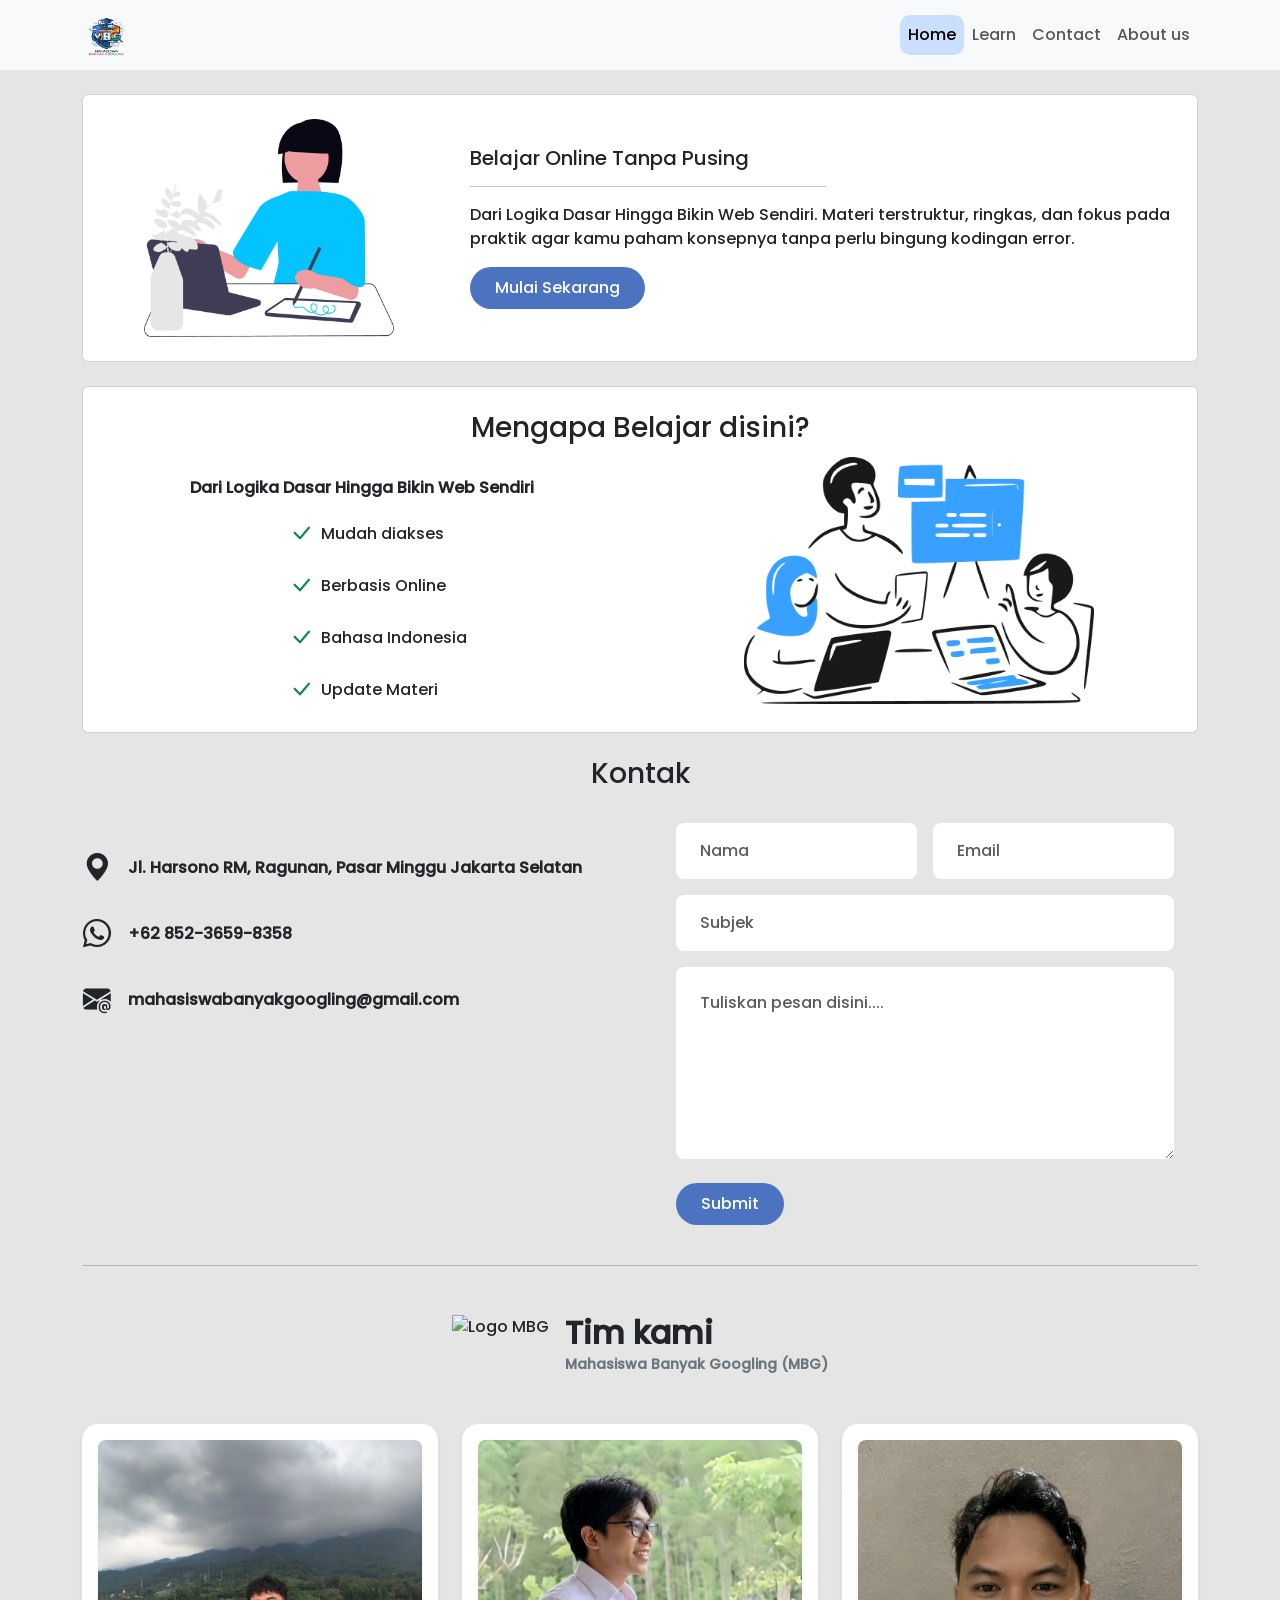
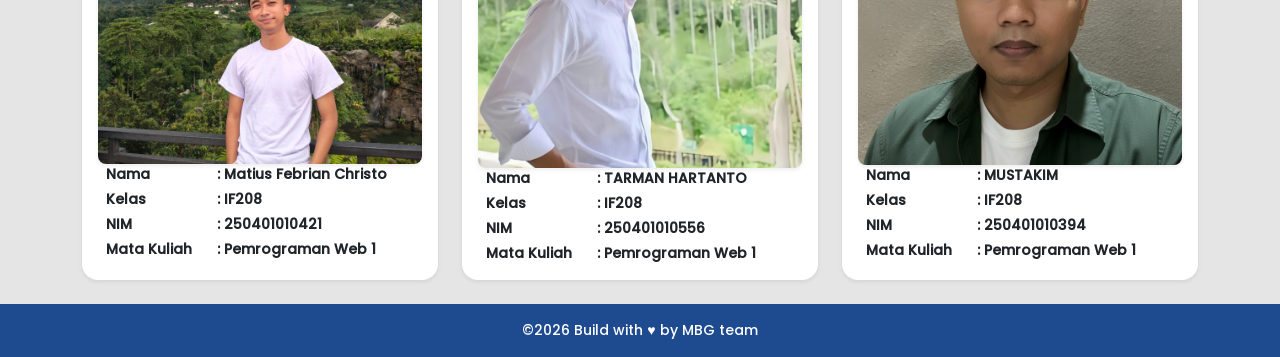
==== index.html @ 593cc951 "First Commit, Already Complete Project Tugas UAS Unsia - Web Programan 1" ====
<!doctype html>
<html lang="en">
  <head>
    <meta charset="utf-8">
    <meta name="viewport" content="width=device-width, initial-scale=1">
    <title>MBG - Belajar Online Tanpa Pusing!</title>
    <link href="https://cdn.jsdelivr.net/npm/bootstrap@5.3.8/dist/css/bootstrap.min.css" rel="stylesheet" integrity="sha384-sRIl4kxILFvY47J16cr9ZwB07vP4J8+LH7qKQnuqkuIAvNWLzeN8tE5YBujZqJLB" crossorigin="anonymous">
    <link rel="stylesheet" href="https://cdn.jsdelivr.net/npm/bootstrap-icons@1.11.3/font/bootstrap-icons.min.css">
    <link rel="stylesheet" href="assets/css/custom.css">

  </head>
  <body>
    <!-- navbar -->
    <nav class="navbar navbar-expand-lg bg-body-tertiary" style="background-color: white;">
        <div class="container">
             <a class="navbar-brand" href="#">
                <img src="assets/gambar/Logo_MBG.png" alt="Bootstrap" width="50" height="44">
            </a>
            <button class="navbar-toggler" type="button" data-bs-toggle="collapse" data-bs-target="#navbarSupportedContent" aria-controls="navbarSupportedContent" aria-expanded="false" aria-label="Toggle navigation">
            <span class="navbar-toggler-icon"></span>
            </button>
            <div class="collapse navbar-collapse" id="navbarSupportedContent">
            <ul class="navbar-nav ms-auto mb-2 mb-lg-0">
                <li class="nav-item">
                    <a class="nav-link active" aria-current="page" href="index.html">Home</a>
                </li>
                <li class="nav-item">
                     <a class="nav-link" aria-current="page" href="learn.html">Learn</a>
                </li>
                <li class="nav-item">
                     <a class="nav-link" aria-current="page" href="#">Contact</a>
                </li>
                 <li class="nav-item">
                     <a class="nav-link" aria-current="page" href="#">About us</a>
                </li>
                        
                
            </ul>
           
            </div>
        </div>
    </nav>
    <!-- Konten -->
    <div class="container mt-4">
        
       <!-- card belajar online -->
        <div class="card">
            <div class="row g-0 align-items-center py-4">
                
                <!-- Gambar sebelah kiri -->
                <div class="col-md-4 text-center">
                    <img src="assets/gambar/icon-learning.png" class="img-fluid object-fit-cover" style="width:250px" alt="Gambar">
                </div>

                <!-- Teks dan tombol sebelah kanan -->
                <div class="col-md-8">
                    <div class="card-body">
                        <h5 class="card-title">Belajar Online Tanpa Pusing</h5>
                        <hr class="my-3 opacity-25" style="width: 50%;">
                        <p class="card-text">
                            Dari Logika Dasar Hingga Bikin Web Sendiri. Materi terstruktur, ringkas, dan fokus pada praktik  agar kamu paham konsepnya tanpa perlu bingung kodingan error.
                        </p>

                        <a href="learn.html" class="btn btn-warna text-white rounded-pill px-4 py-2">
                            Mulai Sekarang
                        </a>
                    </div>
                </div>

            </div>
        </div>

        <!-- card belajar online -->
        <div class="card mt-4">
            <div class="row g-0 align-items-center py-4">
                <div class="col-md-12 text-center">
                    <h3>Mengapa Belajar disini?</h3>
                </div>
                
                <!-- text -->
                <div class="col-md-6 mt-4 text-center">
                   <div class="align-items-center">
                        <p class="fw-semibold mb-3">
                            Dari Logika Dasar Hingga Bikin Web Sendiri
                        </p>

                        <ul class="text-center d-inline-block text-start mb-0">
                            <li class="d-flex align-items-center mb-3">
                                <i class="bi bi-check-lg text-success fs-4 me-2"></i>
                                <span>Mudah diakses</span>
                            </li>

                            <li class="d-flex align-items-center mb-3">
                                <i class="bi bi-check-lg text-success fs-4 me-2"></i>
                                <span>Berbasis Online</span>
                            </li>

                            <li class="d-flex align-items-center mb-3">
                                <i class="bi bi-check-lg text-success fs-4 me-2"></i>
                                <span>Bahasa Indonesia</span>
                            </li>

                            <li class="d-flex align-items-center">
                                <i class="bi bi-check-lg text-success fs-4 me-2"></i>
                                <span>Update Materi</span>
                            </li>
                        </ul>
                    </div>
                </div>

                <!-- gambar icon -->
                <div class="col-md-6 text-center">
                    <img src="assets/gambar/team_work.png" class="img-fluid object-fit-cover" style="width:350px" alt="Gambar">
                </div>

            </div>
        </div>

        <!--kontak-->

        <div class="kontak mt-4">
            <div class="kontak-title">
                <h3>Kontak</h3>
                <div class="row">
                    <div class="col-md-6">                       
                        <div class="d-flex flex-column gap-4 fw-bold">
                            <!-- Alamat -->
                            <div class="d-flex align-items-center mt-5">
                                <i class="bi bi-geo-alt-fill fs-3 text-dark me-3" style="width: 30px;"></i>
                                <span>Jl. Harsono RM, Ragunan, Pasar Minggu Jakarta Selatan</span>
                            </div>

                            <!-- Telepon / WhatsApp -->
                            <div class="d-flex align-items-center">
                                <i class="bi bi-whatsapp fs-3 text-dark me-3" style="width: 30px;"></i>
                                <span>+62 852-3659-8358</span>
                            </div>

                            <!-- Email -->
                            <div class="d-flex align-items-center">
                                <i class="bi bi-envelope-at-fill fs-3 text-dark me-3" style="width: 30px;"></i>
                                <span>mahasiswabanyakgoogling@gmail.com</span>
                            </div>
                        </div>
                     
                    </div>
                    <div class="col-md-6">
                        <div class="p-4 rounded-4">
                            <form>
                                <!-- Baris Nama dan Email -->
                                <div class="row g-3 mb-3">
                                    <div class="col-md-6">
                                        <input type="text" class="form-control border-0 py-3 px-4 rounded-3 text-secondary" placeholder="Nama">
                                    </div>
                                    <div class="col-md-6">
                                        <input type="email" class="form-control border-0 py-3 px-4 rounded-3 text-secondary" placeholder="Email">
                                    </div>
                                </div>

                                <!-- Baris Subjek -->
                                <div class="mb-3">
                                    <input type="text" class="form-control border-0 py-3 px-4 rounded-3 text-secondary" placeholder="Subjek">
                                </div>

                                <!-- Baris Pesan -->
                                <div class="mb-4">
                                    <textarea class="form-control border-0 p-4 rounded-3 text-secondary" rows="6" placeholder="Tuliskan pesan disini...."></textarea>
                                </div>

                                <!-- Tombol Submit -->
                                <div>
                                    <button type="submit" class="btn btn-warna d-flex justify-content-start text-white rounded-pill px-4 py-2">Submit</button>
                                </div>
                            </form>
                        </div>
                    </div>
                </div>
            </div>
            

        </div>
        <!-- Tim Kami -->
        <hr>
        <div class="d-flex align-items-center justify-content-center mb-5 mt-5">
            <img src="assets/gambar/logo_mbg.png" alt="Logo MBG" class="me-3" style="height: 60px;">
            <div>
                <h2 class="fw-bold mb-0 text-dark">Tim kami</h2>
                <small class="text-secondary fw-semibold">Mahasiswa Banyak Googling (MBG)</small>
            </div>
        </div>

        <!-- Row Kartu Anggota Tim -->
        <div class="row g-4 justify-content-center">
            
            <!-- Card 1 -->
            <div class="col-lg-4 col-md-6">
                <div class="card border-0 shadow-sm rounded-4 p-3 bg-white h-100">
                    <!-- Placeholder Foto -->
                     <img src="assets/foto/febri.jpeg" class="img-fluid rounded-3 shadow-sm" alt="Foto tim Febri">
                    <!-- Detail Informasi -->
                    <div class="px-2 small fw-bold text-dark">
                        <div class="row mb-1">
                            <div class="col-4 text-nowrap">Nama</div>
                            <div class="col-8">: Matius Febrian Christo</div>
                        </div>
                        <div class="row mb-1">
                            <div class="col-4 text-nowrap">Kelas</div>
                            <div class="col-8">: IF208</div>
                        </div>
                        <div class="row mb-1">
                            <div class="col-4 text-nowrap">NIM</div>
                            <div class="col-8">: 250401010421</div>
                        </div>
                        <div class="row">
                            <div class="col-4 text-nowrap">Mata Kuliah</div>
                            <div class="col-8">: Pemrograman Web 1</div>
                        </div>
                    </div>
                </div>
            </div>

            <!-- Card 2 -->
            <div class="col-lg-4 col-md-6">
                <div class="card border-0 shadow-sm rounded-4 p-3 bg-white h-100">
                    <!-- Placeholder Foto -->
                    <img src="assets/foto/tarman.jpeg" class="img-fluid rounded-3 shadow-sm" alt="Foto tim Tarman">
                    <!-- Detail Informasi -->
                    <div class="px-2 small fw-bold text-dark">
                        <div class="row mb-1">
                            <div class="col-4 text-nowrap">Nama</div>
                            <div class="col-8">: TARMAN HARTANTO</div>
                        </div>
                        <div class="row mb-1">
                            <div class="col-4 text-nowrap">Kelas</div>
                            <div class="col-8">: IF208</div>
                        </div>
                        <div class="row mb-1">
                            <div class="col-4 text-nowrap">NIM</div>
                            <div class="col-8">: 250401010556</div>
                        </div>
                        <div class="row">
                            <div class="col-4 text-nowrap">Mata Kuliah</div>
                            <div class="col-8">: Pemrograman Web 1</div>
                        </div>
                    </div>
                </div>
            </div>

            <!-- Card 3 -->
            <div class="col-lg-4 col-md-6">
                <div class="card border-0 shadow-sm rounded-4 p-3 bg-white h-100">
                    <!-- Placeholder Foto -->
                    <img src="assets/foto/Mustakim.png" class="img-fluid rounded-3 shadow-sm" alt="Foto tim Mustakim">
                    <!-- Detail Informasi -->
                    <div class="px-2 small fw-bold text-dark">
                        <div class="row mb-1">
                            <div class="col-4 text-nowrap">Nama</div>
                            <div class="col-8">: MUSTAKIM</div>
                        </div>
                        <div class="row mb-1">
                            <div class="col-4 text-nowrap">Kelas</div>
                            <div class="col-8">: IF208</div>
                        </div>
                        <div class="row mb-1">
                            <div class="col-4 text-nowrap">NIM</div>
                            <div class="col-8">: 250401010394</div>
                        </div>
                        <div class="row">
                            <div class="col-4 text-nowrap">Mata Kuliah</div>
                            <div class="col-8">: Pemrograman Web 1</div>
                        </div>
                    </div>
                </div>
            </div>

        </div>

    
    </div> <!-- end konten -->    
    <!-- bagian footer -->
    <footer class="text-white footer-bg text-center py-3 mt-4">
        <p class="mb-0 small">©2026 Build with ♥ by MBG team</p>
    </footer>


    <script src="https://cdn.jsdelivr.net/npm/bootstrap@5.3.8/dist/js/bootstrap.bundle.min.js" integrity="sha384-FKyoEForCGlyvwx9Hj09JcYn3nv7wiPVlz7YYwJrWVcXK/BmnVDxM+D2scQbITxI" crossorigin="anonymous"></script>
  </body>
</html>
---- assets/css/custom.css ----
/* 1. Definisikan font */
@font-face {
    font-family: 'Poppins'; /* Bebas beri nama */
    src: url('../../assets/font/Poppins-Medium.ttf');
}

/* 2. Terapkan font ke elemen */
body {
    font-family: 'Poppins', sans-serif;
}

body{
    background-color: #e2e2e2e2;
}

.active{
    background-color: #CADEFD;
    border-radius: 10px;
}

.kontak-title{
    text-align: center;
}

.tabel-bg{
    color:white !important;
    width: 30% !important; 
    background-color: #4c73bf !important;
}

.btn-warna{
    background-color: #4c73bf;
}

.btn-warna:hover{
    background-color: #2f487b;
}



.footer-bg{
    background-color: #1e4b8f;
}
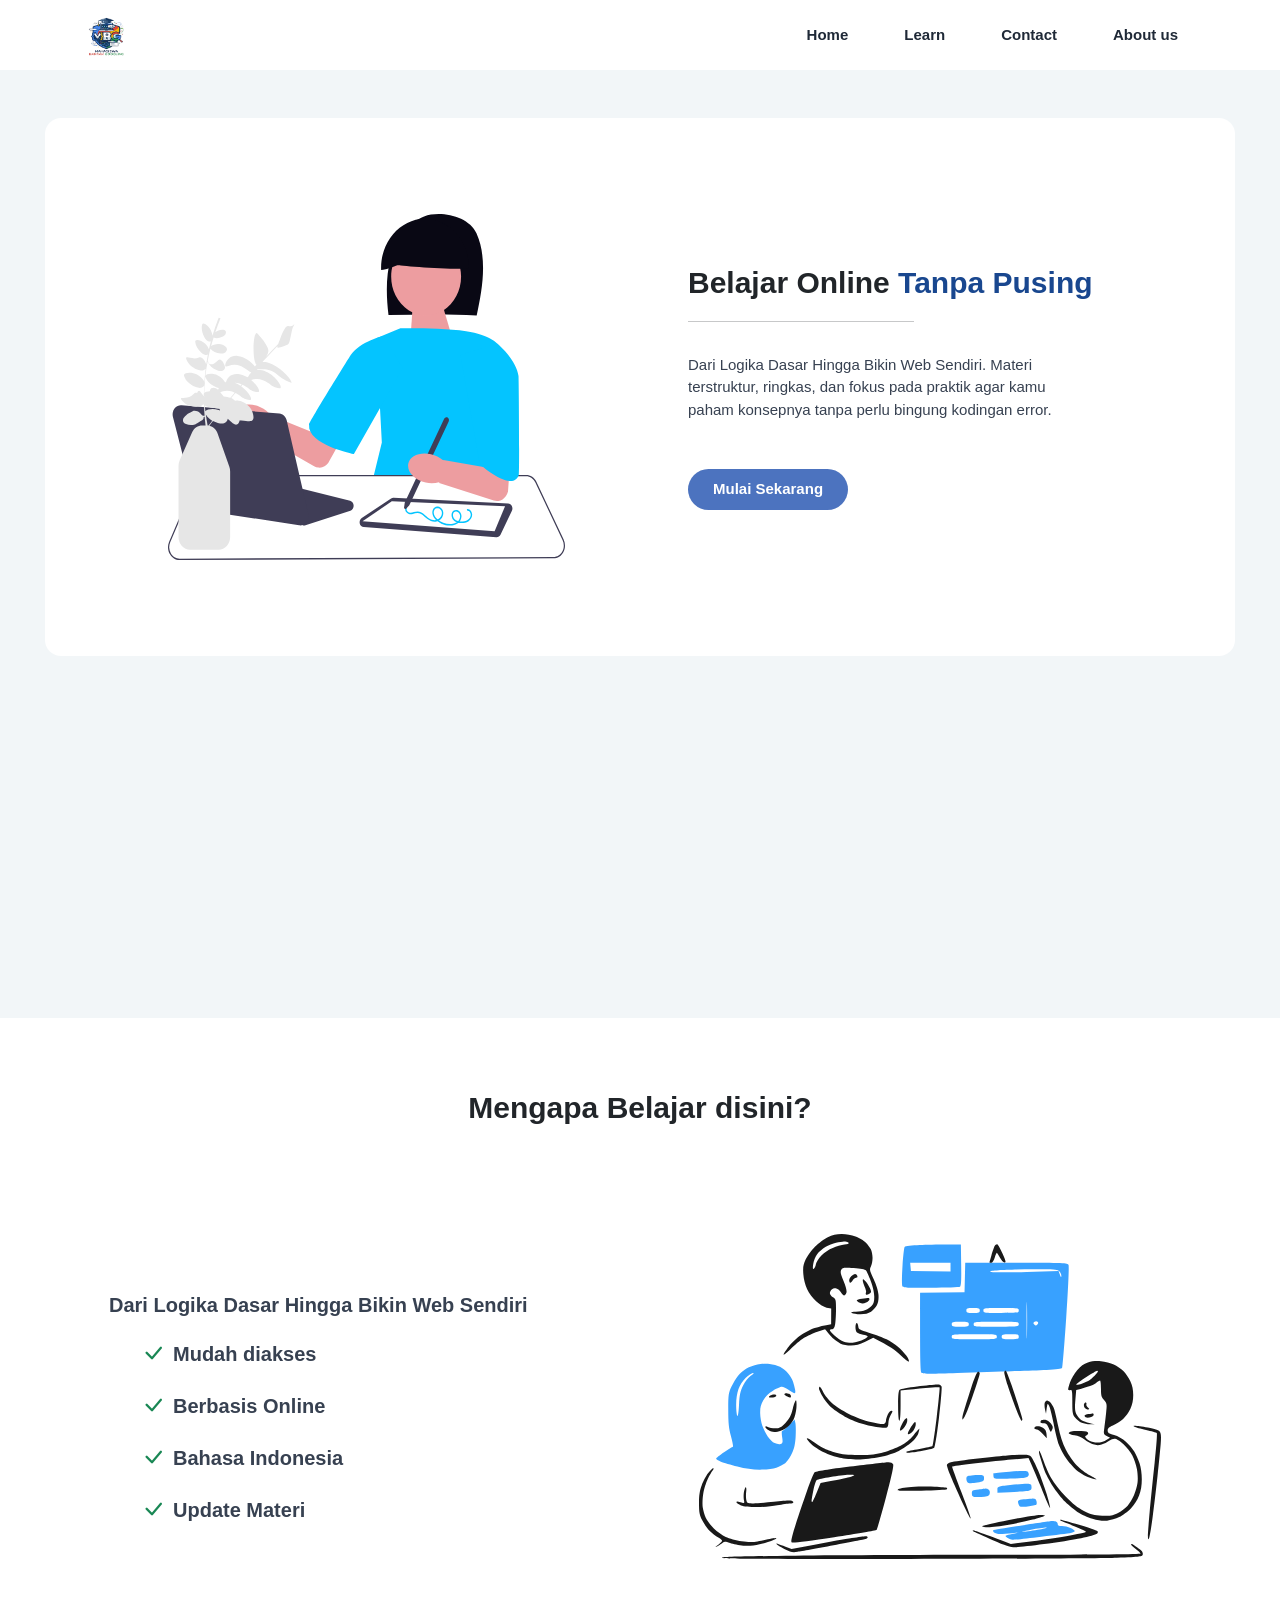
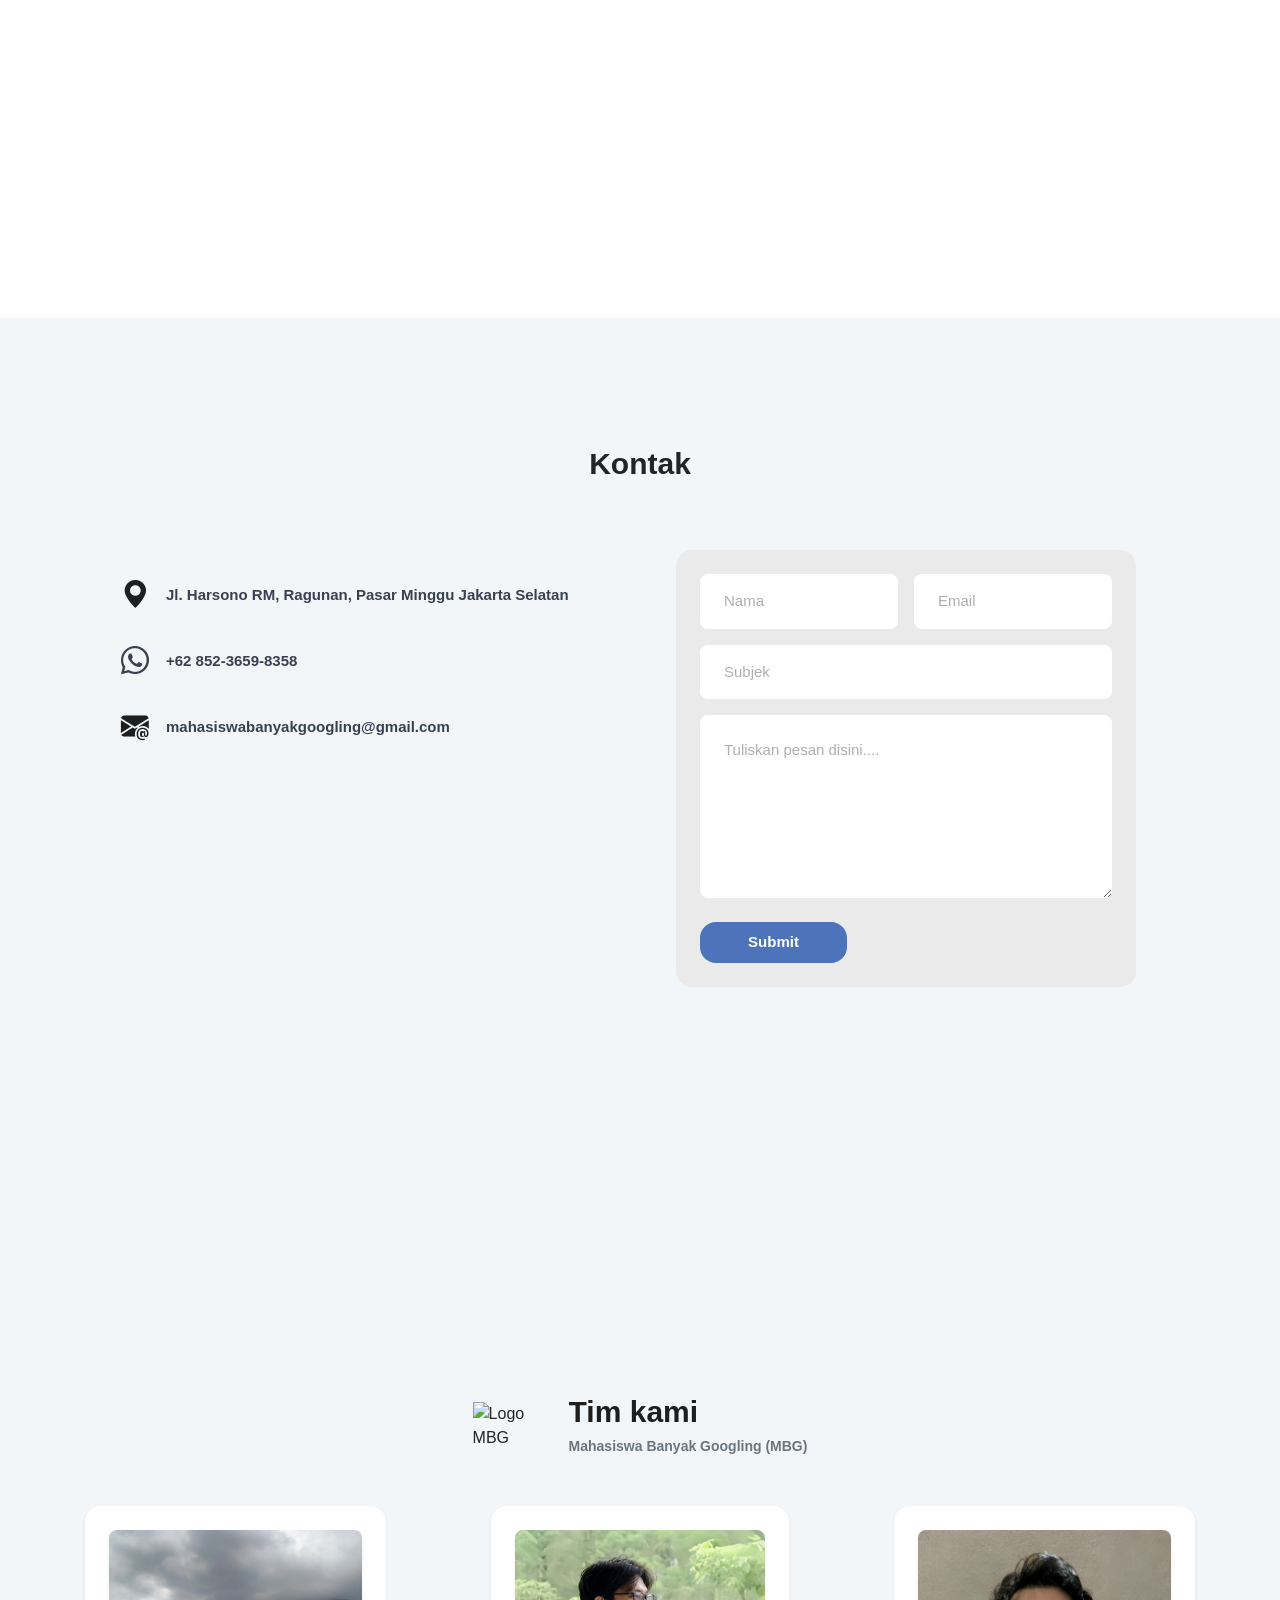
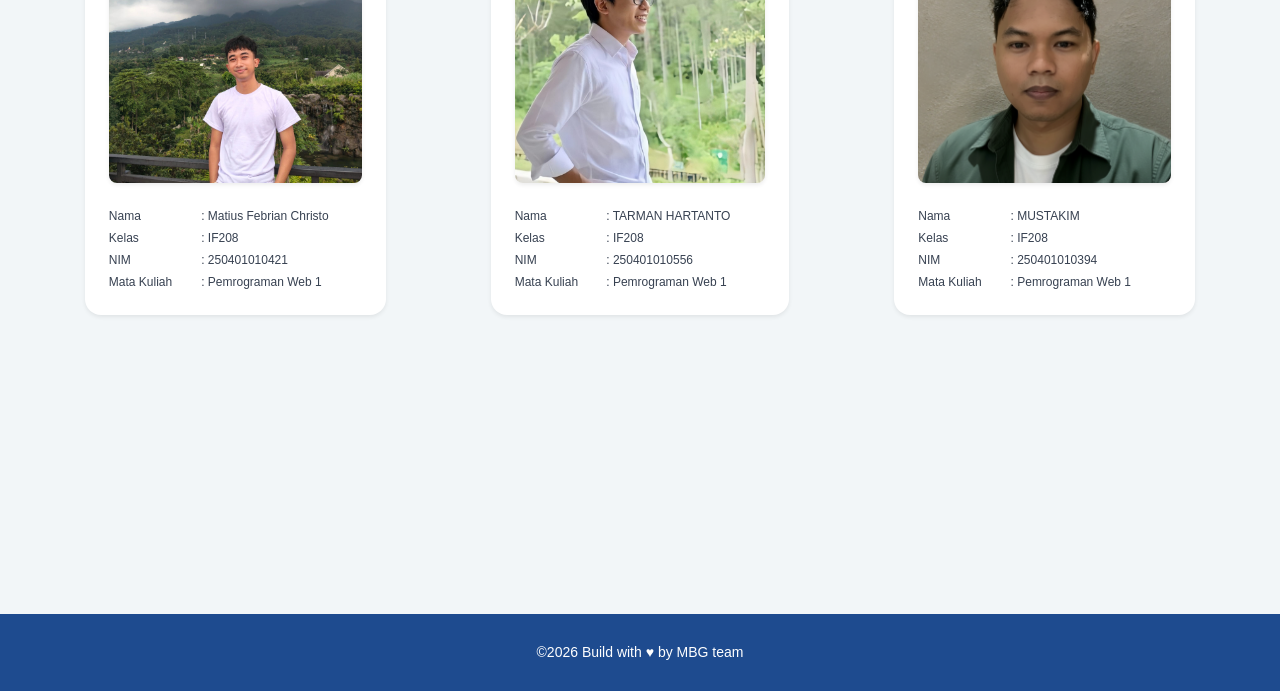
==== commit fcb49ab7: "Update UI" ====
--- a/index.html
+++ b/index.html
@@ -1,288 +1,320 @@
 <!doctype html>
 <html lang="en">
-  <head>
-    <meta charset="utf-8">
-    <meta name="viewport" content="width=device-width, initial-scale=1">
-    <title>MBG - Belajar Online Tanpa Pusing!</title>
-    <link href="https://cdn.jsdelivr.net/npm/bootstrap@5.3.8/dist/css/bootstrap.min.css" rel="stylesheet" integrity="sha384-sRIl4kxILFvY47J16cr9ZwB07vP4J8+LH7qKQnuqkuIAvNWLzeN8tE5YBujZqJLB" crossorigin="anonymous">
-    <link rel="stylesheet" href="https://cdn.jsdelivr.net/npm/bootstrap-icons@1.11.3/font/bootstrap-icons.min.css">
-    <link rel="stylesheet" href="assets/css/custom.css">
-
-  </head>
-  <body>
-    <!-- navbar -->
-    <nav class="navbar navbar-expand-lg bg-body-tertiary" style="background-color: white;">
-        <div class="container">
-             <a class="navbar-brand" href="#">
-                <img src="assets/gambar/Logo_MBG.png" alt="Bootstrap" width="50" height="44">
-            </a>
-            <button class="navbar-toggler" type="button" data-bs-toggle="collapse" data-bs-target="#navbarSupportedContent" aria-controls="navbarSupportedContent" aria-expanded="false" aria-label="Toggle navigation">
-            <span class="navbar-toggler-icon"></span>
-            </button>
-            <div class="collapse navbar-collapse" id="navbarSupportedContent">
-            <ul class="navbar-nav ms-auto mb-2 mb-lg-0">
-                <li class="nav-item">
-                    <a class="nav-link active" aria-current="page" href="index.html">Home</a>
-                </li>
-                <li class="nav-item">
-                     <a class="nav-link" aria-current="page" href="learn.html">Learn</a>
-                </li>
-                <li class="nav-item">
-                     <a class="nav-link" aria-current="page" href="#">Contact</a>
-                </li>
-                 <li class="nav-item">
-                     <a class="nav-link" aria-current="page" href="#">About us</a>
-                </li>
-                        
-                
-            </ul>
-           
-            </div>
-        </div>
-    </nav>
-    <!-- Konten -->
-    <div class="container mt-4">
-        
-       <!-- card belajar online -->
-        <div class="card">
-            <div class="row g-0 align-items-center py-4">
-                
-                <!-- Gambar sebelah kiri -->
-                <div class="col-md-4 text-center">
-                    <img src="assets/gambar/icon-learning.png" class="img-fluid object-fit-cover" style="width:250px" alt="Gambar">
-                </div>
-
-                <!-- Teks dan tombol sebelah kanan -->
-                <div class="col-md-8">
-                    <div class="card-body">
-                        <h5 class="card-title">Belajar Online Tanpa Pusing</h5>
-                        <hr class="my-3 opacity-25" style="width: 50%;">
-                        <p class="card-text">
-                            Dari Logika Dasar Hingga Bikin Web Sendiri. Materi terstruktur, ringkas, dan fokus pada praktik  agar kamu paham konsepnya tanpa perlu bingung kodingan error.
-                        </p>
-
-                        <a href="learn.html" class="btn btn-warna text-white rounded-pill px-4 py-2">
-                            Mulai Sekarang
-                        </a>
-                    </div>
-                </div>
-
-            </div>
-        </div>
-
-        <!-- card belajar online -->
-        <div class="card mt-4">
-            <div class="row g-0 align-items-center py-4">
-                <div class="col-md-12 text-center">
-                    <h3>Mengapa Belajar disini?</h3>
-                </div>
-                
-                <!-- text -->
-                <div class="col-md-6 mt-4 text-center">
-                   <div class="align-items-center">
-                        <p class="fw-semibold mb-3">
-                            Dari Logika Dasar Hingga Bikin Web Sendiri
-                        </p>
-
-                        <ul class="text-center d-inline-block text-start mb-0">
-                            <li class="d-flex align-items-center mb-3">
-                                <i class="bi bi-check-lg text-success fs-4 me-2"></i>
-                                <span>Mudah diakses</span>
-                            </li>
-
-                            <li class="d-flex align-items-center mb-3">
-                                <i class="bi bi-check-lg text-success fs-4 me-2"></i>
-                                <span>Berbasis Online</span>
-                            </li>
-
-                            <li class="d-flex align-items-center mb-3">
-                                <i class="bi bi-check-lg text-success fs-4 me-2"></i>
-                                <span>Bahasa Indonesia</span>
-                            </li>
-
-                            <li class="d-flex align-items-center">
-                                <i class="bi bi-check-lg text-success fs-4 me-2"></i>
-                                <span>Update Materi</span>
-                            </li>
-                        </ul>
-                    </div>
-                </div>
-
-                <!-- gambar icon -->
-                <div class="col-md-6 text-center">
-                    <img src="assets/gambar/team_work.png" class="img-fluid object-fit-cover" style="width:350px" alt="Gambar">
-                </div>
-
-            </div>
-        </div>
-
-        <!--kontak-->
-
-        <div class="kontak mt-4">
-            <div class="kontak-title">
-                <h3>Kontak</h3>
-                <div class="row">
-                    <div class="col-md-6">                       
-                        <div class="d-flex flex-column gap-4 fw-bold">
-                            <!-- Alamat -->
-                            <div class="d-flex align-items-center mt-5">
-                                <i class="bi bi-geo-alt-fill fs-3 text-dark me-3" style="width: 30px;"></i>
-                                <span>Jl. Harsono RM, Ragunan, Pasar Minggu Jakarta Selatan</span>
-                            </div>
-
-                            <!-- Telepon / WhatsApp -->
-                            <div class="d-flex align-items-center">
-                                <i class="bi bi-whatsapp fs-3 text-dark me-3" style="width: 30px;"></i>
-                                <span>+62 852-3659-8358</span>
-                            </div>
-
-                            <!-- Email -->
-                            <div class="d-flex align-items-center">
-                                <i class="bi bi-envelope-at-fill fs-3 text-dark me-3" style="width: 30px;"></i>
-                                <span>mahasiswabanyakgoogling@gmail.com</span>
-                            </div>
-                        </div>
-                     
-                    </div>
-                    <div class="col-md-6">
-                        <div class="p-4 rounded-4">
-                            <form>
-                                <!-- Baris Nama dan Email -->
-                                <div class="row g-3 mb-3">
-                                    <div class="col-md-6">
-                                        <input type="text" class="form-control border-0 py-3 px-4 rounded-3 text-secondary" placeholder="Nama">
+
+    <head>
+        <meta charset="utf-8">
+        <meta name="viewport" content="width=device-width, initial-scale=1">
+        <title>MBG - Belajar Online Tanpa Pusing!</title>
+        <link href="https://cdn.jsdelivr.net/npm/bootstrap@5.3.8/dist/css/bootstrap.min.css" rel="stylesheet"
+            integrity="sha384-sRIl4kxILFvY47J16cr9ZwB07vP4J8+LH7qKQnuqkuIAvNWLzeN8tE5YBujZqJLB" crossorigin="anonymous">
+        <link rel="stylesheet" href="https://cdn.jsdelivr.net/npm/bootstrap-icons@1.11.3/font/bootstrap-icons.min.css">
+
+        <link rel="stylesheet" href="assets/css/custom.css">
+
+    </head>
+
+    <body>
+
+        <!-- NAVBAR -->
+        <nav class="navbar navbar-expand-lg bg-body-tertiary" style="background-color: white!important;">
+            <div class="container">
+                <a class="navbar-brand" href="#">
+                    <img src="assets/gambar/Logo_MBG.png" alt="Bootstrap" width="50" height="44">
+                </a>
+                <button class="navbar-toggler" type="button" data-bs-toggle="collapse"
+                    data-bs-target="#navbarSupportedContent" aria-controls="navbarSupportedContent" aria-expanded="false"
+                    aria-label="Toggle navigation">
+                    <span class="navbar-toggler-icon"></span>
+                </button>
+                <div class="collapse navbar-collapse" id="navbarSupportedContent">
+                    <ul class="navbar-nav gap-3 ms-auto mb-2 mb-lg-0">
+                        <li class="nav-item">
+                            <a class="nav-link" aria-current="page" href="#home">Home</a>
+                        </li>
+                        <li class="nav-item">
+                            <a class="nav-link" aria-current="page" href="learn.html">Learn</a>
+                        </li>
+                        <li class="nav-item">
+                            <a class="nav-link" aria-current="page" href="#kontak">Contact</a>
+                        </li>
+                        <li class="nav-item">
+                            <a class="nav-link" aria-current="page" href="#about">About us</a>
+                        </li>
+                    </ul>
+                </div>
+            </div>
+        </nav>
+
+
+        <!-- Konten -->
+        <main>
+
+            <!-- HOME -->
+            <div id="home" class="mt-5">
+
+                <!-- card belajar online -->
+                <div class="bg-white mb-5 mb-md-0 d-flex justify-content-center align-items-center h-100 rounded-4 p-md-5">
+                    <div class="row g-0 align-items-center">
+
+                        <!-- Gambar sebelah kiri -->
+                        <div class="col-md-6 text-center p-5">
+                            <img src="assets/gambar/icon-learning.svg" class="img-fluid object-fit-cover"
+                                style="width:397px" alt="Gambar">
+                        </div>
+
+                        <!-- Teks dan tombol sebelah kanan -->
+                        <div class="col-md-6 p-5">
+                            <div class="card-body">
+                                <h2 class="card-title">Belajar Online <span style="color: #19478F;">Tanpa Pusing</span></h2>
+                                <hr class="my-3 opacity-25" style="width: 50%;">
+                                <p class="card-text py-3 text-gray">
+                                    Dari Logika Dasar Hingga Bikin Web Sendiri. Materi terstruktur, ringkas, dan fokus pada
+                                    praktik agar kamu paham konsepnya tanpa perlu bingung kodingan error.
+                                </p>
+
+                                <a href="learn.html"
+                                    class="btn btn-warna text-white rounded-pill px-4 py-2 mt-3 btn-start-now">
+                                    Mulai Sekarang
+                                </a>
+                            </div>
+                        </div>
+
+                    </div>
+                </div>
+            </div>
+
+            <!-- KENAPA BELAJAR DISINI -->
+            <div id="reason">
+                <div class="pt-5 py-5">
+                    <div class="row g-0 align-items-center py-4">
+                        <div class="col-md-12 text-center mb-5">
+                            <h3>Mengapa Belajar disini?</h3>
+                        </div>
+
+                        <!-- text -->
+                        <div class="d-flex align-items-center mt-5 px-md-5 flex-md-row flex-column">
+                            <div class="mt-4 col-md-6 col-sm-12 content">
+                                <div class="align-items-left">
+                                    <p class="fw-semibold mb-3">
+                                        Dari Logika Dasar Hingga Bikin Web Sendiri
+                                    </p>
+
+                                    <ul class="text-left mb-0 fw-semibold">
+                                        <li class="d-flex align-items-center mb-3">
+                                            <i class="bi bi-check-lg text-success fs-4 me-2"></i>
+                                            <span>Mudah diakses</span>
+                                        </li>
+
+                                        <li class="d-flex align-items-center mb-3">
+                                            <i class="bi bi-check-lg text-success fs-4 me-2"></i>
+                                            <span>Berbasis Online</span>
+                                        </li>
+
+                                        <li class="d-flex align-items-center mb-3">
+                                            <i class="bi bi-check-lg text-success fs-4 me-2"></i>
+                                            <span>Bahasa Indonesia</span>
+                                        </li>
+
+                                        <li class="d-flex align-items-center">
+                                            <i class="bi bi-check-lg text-success fs-4 me-2"></i>
+                                            <span>Update Materi</span>
+                                        </li>
+                                    </ul>
+                                </div>
+                            </div>
+
+
+                            <!-- gambar icon -->
+                            <div class="text-center col-md-6 mt-5 mt-md-0">
+                                <img src="assets/gambar/teamwork.svg" class="img-fluid object-fit-cover"
+                                    style="width:462px;" alt="Gambar">
+                            </div>
+                        </div>
+
+                    </div>
+                </div>
+            </div>
+
+            <!-- KONTAK -->
+            <div class="kontak px-md-5 mx-sm-4" id="kontak">
+                <div class="kontak-title mt-5 py-4 px-md-5">
+                    <h3 class="mb-5 mt-5 pt-2">Kontak</h3>
+                    <div class="row mt-5">
+                        <div class="col-md-6 mb-5 mb-md-0">
+                            <div class="d-flex flex-column gap-4 fw-semibold text-gray text-small">
+                                <!-- Alamat -->
+                                <div class="d-flex align-items-center mt-5">
+                                    <i class="bi bi-geo-alt-fill fs-3 text-dark me-3" style="width: 30px;"></i>
+                                    <span>Jl. Harsono RM, Ragunan, Pasar Minggu Jakarta Selatan</span>
+                                </div>
+
+                                <!-- Telepon / WhatsApp -->
+                                <div class="d-flex align-items-center">
+                                    <i class="bi bi-whatsapp fs-3 text-gray me-3" style="width: 30px;"></i>
+                                    <span>+62 852-3659-8358</span>
+                                </div>
+
+                                <!-- Email -->
+                                <div class="d-flex align-items-center">
+                                    <i class="bi bi-envelope-at-fill fs-3 text-dark me-3" style="width: 30px;"></i>
+                                    <span>mahasiswabanyakgoogling@gmail.com</span>
+                                </div>
+                            </div>
+
+                        </div>
+                        <div class="col-md-6 col-sm-12">
+                            <div class="p-md-4 rounded-4">
+                                <form class="form-contact p-4 rounded-4">
+                                    <!-- Baris Nama dan Email -->
+                                    <div class="row g-3 mb-3">
+                                        <div class="col-md-6">
+                                            <input type="text"
+                                                class="form-control border-0 py-3 px-4 rounded-3 text-secondary"
+                                                placeholder="Nama">
+                                        </div>
+                                        <div class="col-md-6">
+                                            <input type="email"
+                                                class="form-control border-0 py-3 px-4 rounded-3 text-secondary"
+                                                placeholder="Email">
+                                        </div>
                                     </div>
-                                    <div class="col-md-6">
-                                        <input type="email" class="form-control border-0 py-3 px-4 rounded-3 text-secondary" placeholder="Email">
+
+                                    <!-- Baris Subjek -->
+                                    <div class="mb-3">
+                                        <input type="text" class="form-control border-0 py-3 px-4 rounded-3 text-secondary"
+                                            placeholder="Subjek">
                                     </div>
-                                </div>
-
-                                <!-- Baris Subjek -->
-                                <div class="mb-3">
-                                    <input type="text" class="form-control border-0 py-3 px-4 rounded-3 text-secondary" placeholder="Subjek">
-                                </div>
-
-                                <!-- Baris Pesan -->
-                                <div class="mb-4">
-                                    <textarea class="form-control border-0 p-4 rounded-3 text-secondary" rows="6" placeholder="Tuliskan pesan disini...."></textarea>
-                                </div>
-
-                                <!-- Tombol Submit -->
-                                <div>
-                                    <button type="submit" class="btn btn-warna d-flex justify-content-start text-white rounded-pill px-4 py-2">Submit</button>
-                                </div>
-                            </form>
-                        </div>
-                    </div>
-                </div>
-            </div>
-            
-
-        </div>
-        <!-- Tim Kami -->
-        <hr>
-        <div class="d-flex align-items-center justify-content-center mb-5 mt-5">
-            <img src="assets/gambar/logo_mbg.png" alt="Logo MBG" class="me-3" style="height: 60px;">
-            <div>
-                <h2 class="fw-bold mb-0 text-dark">Tim kami</h2>
-                <small class="text-secondary fw-semibold">Mahasiswa Banyak Googling (MBG)</small>
-            </div>
-        </div>
-
-        <!-- Row Kartu Anggota Tim -->
-        <div class="row g-4 justify-content-center">
-            
-            <!-- Card 1 -->
-            <div class="col-lg-4 col-md-6">
-                <div class="card border-0 shadow-sm rounded-4 p-3 bg-white h-100">
-                    <!-- Placeholder Foto -->
-                     <img src="assets/foto/febri.jpeg" class="img-fluid rounded-3 shadow-sm" alt="Foto tim Febri">
-                    <!-- Detail Informasi -->
-                    <div class="px-2 small fw-bold text-dark">
-                        <div class="row mb-1">
-                            <div class="col-4 text-nowrap">Nama</div>
-                            <div class="col-8">: Matius Febrian Christo</div>
-                        </div>
-                        <div class="row mb-1">
-                            <div class="col-4 text-nowrap">Kelas</div>
-                            <div class="col-8">: IF208</div>
-                        </div>
-                        <div class="row mb-1">
-                            <div class="col-4 text-nowrap">NIM</div>
-                            <div class="col-8">: 250401010421</div>
-                        </div>
-                        <div class="row">
-                            <div class="col-4 text-nowrap">Mata Kuliah</div>
-                            <div class="col-8">: Pemrograman Web 1</div>
-                        </div>
-                    </div>
-                </div>
-            </div>
-
-            <!-- Card 2 -->
-            <div class="col-lg-4 col-md-6">
-                <div class="card border-0 shadow-sm rounded-4 p-3 bg-white h-100">
-                    <!-- Placeholder Foto -->
-                    <img src="assets/foto/tarman.jpeg" class="img-fluid rounded-3 shadow-sm" alt="Foto tim Tarman">
-                    <!-- Detail Informasi -->
-                    <div class="px-2 small fw-bold text-dark">
-                        <div class="row mb-1">
-                            <div class="col-4 text-nowrap">Nama</div>
-                            <div class="col-8">: TARMAN HARTANTO</div>
-                        </div>
-                        <div class="row mb-1">
-                            <div class="col-4 text-nowrap">Kelas</div>
-                            <div class="col-8">: IF208</div>
-                        </div>
-                        <div class="row mb-1">
-                            <div class="col-4 text-nowrap">NIM</div>
-                            <div class="col-8">: 250401010556</div>
-                        </div>
-                        <div class="row">
-                            <div class="col-4 text-nowrap">Mata Kuliah</div>
-                            <div class="col-8">: Pemrograman Web 1</div>
-                        </div>
-                    </div>
-                </div>
-            </div>
-
-            <!-- Card 3 -->
-            <div class="col-lg-4 col-md-6">
-                <div class="card border-0 shadow-sm rounded-4 p-3 bg-white h-100">
-                    <!-- Placeholder Foto -->
-                    <img src="assets/foto/Mustakim.png" class="img-fluid rounded-3 shadow-sm" alt="Foto tim Mustakim">
-                    <!-- Detail Informasi -->
-                    <div class="px-2 small fw-bold text-dark">
-                        <div class="row mb-1">
-                            <div class="col-4 text-nowrap">Nama</div>
-                            <div class="col-8">: MUSTAKIM</div>
-                        </div>
-                        <div class="row mb-1">
-                            <div class="col-4 text-nowrap">Kelas</div>
-                            <div class="col-8">: IF208</div>
-                        </div>
-                        <div class="row mb-1">
-                            <div class="col-4 text-nowrap">NIM</div>
-                            <div class="col-8">: 250401010394</div>
-                        </div>
-                        <div class="row">
-                            <div class="col-4 text-nowrap">Mata Kuliah</div>
-                            <div class="col-8">: Pemrograman Web 1</div>
-                        </div>
-                    </div>
-                </div>
-            </div>
-
-        </div>
-
-    
-    </div> <!-- end konten -->    
-    <!-- bagian footer -->
-    <footer class="text-white footer-bg text-center py-3 mt-4">
-        <p class="mb-0 small">©2026 Build with ♥ by MBG team</p>
-    </footer>
-
-
-    <script src="https://cdn.jsdelivr.net/npm/bootstrap@5.3.8/dist/js/bootstrap.bundle.min.js" integrity="sha384-FKyoEForCGlyvwx9Hj09JcYn3nv7wiPVlz7YYwJrWVcXK/BmnVDxM+D2scQbITxI" crossorigin="anonymous"></script>
-  </body>
+
+                                    <!-- Baris Pesan -->
+                                    <div class="mb-4">
+                                        <textarea class="form-control border-0 p-4 rounded-3 text-secondary" rows="6"
+                                            placeholder="Tuliskan pesan disini...."></textarea>
+                                    </div>
+
+                                    <!-- Tombol Submit -->
+                                    <div>
+                                        <button type="submit"
+                                            class="btn btn-submit d-flex justify-content-center text-white rounded-4 px-4 py-2">Submit</button>
+                                    </div>
+                                </form>
+                            </div>
+                        </div>
+                    </div>
+                </div>
+            </div>
+
+
+            <!-- Tim Kami -->
+            <div class="about" id="about">
+                <div class="d-flex align-items-center justify-content-center mb-5 mt-5 title-team">
+                    <img src="assets/gambar/logo_mbg.png" alt="Logo MBG" class="me-3" style="width: 80px;">
+                    <div>
+                        <h2 class="fw-bold mb-0 text-extra-bold">Tim kami</h2>
+                        <small class="text-secondary fw-semibold">Mahasiswa Banyak Googling (MBG)</small>
+                    </div>
+                </div>
+
+                <!-- Row Kartu Anggota Tim -->
+                <div class="row g-4 justify-content-center anggota-tim">
+
+                    <!-- Card 1 -->
+                    <div class="col-lg-4 col-md-6 px-2 d-flex justify-content-center">
+                        <div class="card border-0 shadow-sm rounded-4 p-4 bg-white">
+                            <!-- Placeholder Foto -->
+                            <img src="assets/foto/febri.jpeg" class="img-fluid rounded-3 shadow-sm" alt="Foto tim Febri">
+                            <!-- Detail Informasi -->
+                            <div class="fw-medium pt-4 text-gray identitas align-items-left">
+                                <div class="row mb-1">
+                                    <div class="col-4 text-nowrap">Nama</div>
+                                    <div class="col-8">: Matius Febrian Christo</div>
+                                </div>
+                                <div class="row mb-1">
+                                    <div class="col-4 text-nowrap">Kelas</div>
+                                    <div class="col-8">: IF208</div>
+                                </div>
+                                <div class="row mb-1">
+                                    <div class="col-4 text-nowrap">NIM</div>
+                                    <div class="col-8">: 250401010421</div>
+                                </div>
+                                <div class="row">
+                                    <div class="col-4 text-nowrap">Mata Kuliah</div>
+                                    <div class="col-8">: Pemrograman Web 1</div>
+                                </div>
+                            </div>
+                        </div>
+                    </div>
+
+                    <!-- Card 2 -->
+                    <div class="col-lg-4 col-md-6 px-2 d-flex justify-content-center">
+                        <div class="card border-0 shadow-sm rounded-4 p-4 bg-white ">
+                            <!-- Placeholder Foto -->
+                            <img src="assets/foto/tarman.jpeg" class="img-fluid rounded-3 shadow-sm" alt="Foto tim Tarman">
+                            <!-- Detail Informasi -->
+                            <div class=" fw-medium pt-4 text-gray identitas align-items-left">
+                                <div class="row mb-1">
+                                    <div class="col-4 text-nowrap">Nama</div>
+                                    <div class="col-8">: TARMAN HARTANTO</div>
+                                </div>
+                                <div class="row mb-1">
+                                    <div class="col-4 text-nowrap">Kelas</div>
+                                    <div class="col-8">: IF208</div>
+                                </div>
+                                <div class="row mb-1">
+                                    <div class="col-4 text-nowrap">NIM</div>
+                                    <div class="col-8">: 250401010556</div>
+                                </div>
+                                <div class="row">
+                                    <div class="col-4 text-nowrap">Mata Kuliah</div>
+                                    <div class="col-8">: Pemrograman Web 1</div>
+                                </div>
+                            </div>
+                        </div>
+                    </div>
+
+                    <!-- Card 3 -->
+                    <div class="col-lg-4 col-md-6 px-2 d-flex justify-content-center">
+                        <div class="card border-0 shadow-sm rounded-4 p-4 bg-white">
+                            <!-- Placeholder Foto -->
+                            <img src="assets/foto/Mustakim.png" class="img-fluid rounded-3 shadow-sm"
+                                alt="Foto tim Mustakim">
+                            <!-- Detail Informasi -->
+                            <div class="fw-medium pt-4 text-gray identitas align-items-left">
+                                <div class="row mb-1">
+                                    <div class="col-4 text-nowrap">Nama</div>
+                                    <div class="col-8">: MUSTAKIM</div>
+                                </div>
+                                <div class="row mb-1">
+                                    <div class="col-4 text-nowrap">Kelas</div>
+                                    <div class="col-8">: IF208</div>
+                                </div>
+                                <div class="row mb-1">
+                                    <div class="col-4 text-nowrap">NIM</div>
+                                    <div class="col-8">: 250401010394</div>
+                                </div>
+                                <div class="row">
+                                    <div class="col-4 text-nowrap">Mata Kuliah</div>
+                                    <div class="col-8">: Pemrograman Web 1</div>
+                                </div>
+                            </div>
+                        </div>
+                    </div>
+
+                </div>
+            </div>
+
+
+        </main>
+        <!-- end konten -->
+
+        <!-- bagian footer -->
+        <footer class="text-white mt-5 mt-lg-0 footer-bg text-center py-3 align-items-center d-flex justify-content-center">
+            <p class="mb-0 small">©2026 Build with ♥ by MBG team</p>
+        </footer>
+
+
+        <script src="https://cdn.jsdelivr.net/npm/bootstrap@5.3.8/dist/js/bootstrap.bundle.min.js"
+            integrity="sha384-FKyoEForCGlyvwx9Hj09JcYn3nv7wiPVlz7YYwJrWVcXK/BmnVDxM+D2scQbITxI"
+            crossorigin="anonymous"></script>
+    </body>
+
 </html>
--- a/assets/css/custom.css
+++ b/assets/css/custom.css
@@ -1,22 +1,226 @@
+* {
+    margin: 0;
+    padding: 0;
+    box-sizing: border-box;
+    /* overflow-x: hidden; */
+}
+
+
 /* 1. Definisikan font */
 @font-face {
-    font-family: 'Poppins'; /* Bebas beri nama */
+    font-family: 'Poppins'; Bebas beri nama
     src: url('../../assets/font/Poppins-Medium.ttf');
 }
 
 /* 2. Terapkan font ke elemen */
 body {
     font-family: 'Poppins', sans-serif;
-}
-
-body{
-    background-color: #e2e2e2e2;
-}
-
-.active{
+    background-color: #F2F6F8;
+}
+
+nav {
+    position: sticky!important;
+    top: 0;
+    z-index: 1000!important;
+}
+
+nav li a{
+    font-weight: bold!important;
+    color: #1F2937!important;
+    padding: 10px 20px!important;
+    font-size: 15px!important;
+}
+
+nav li:hover{
     background-color: #CADEFD;
     border-radius: 10px;
 }
+
+.text-dark {
+    color: #1E1E1E!important;
+}
+
+.text-darker {
+    color: #090814!important;
+}
+.font-15 {
+    font-size: 15px!important;
+}
+
+.text-gray {
+    color: #374151!important;
+}
+
+.text-small {
+    font-size: 15px!important;
+}
+
+.btn-submit {
+    background-color: #4D74BB;
+    font-size: 15px!important;
+    font-weight: 600!important;
+    latter-spacing: 5px!important;
+    width: 147px!important;
+    text-align: center!important;
+}
+
+.text-extra-bold {
+    font-weight: 800!important;
+    height: 40px!important;
+    overflow: hidden!important;
+}
+
+.btn-submit:hover {
+    background-color: #2d5296;
+}
+
+.indent {
+    text-indent: 2em!important;
+    text-align: justify!important;
+}
+
+#home {
+    min-height: 100vh!important;
+    padding: 0 45px!important;
+}
+
+#home .card-body .card-title{
+    height: 40px;
+    font-size: 30px!important;
+    font-weight: 800!important;
+    overflow: hidden;
+}
+
+
+
+#home .card-body .card-text{
+    font-size: 15px!important;
+    font-weight: 500!important;
+    width: 85%!important;
+}
+
+#reason {
+    background-color: #ffffff;
+    min-height: 100vh!important;
+    padding: 0 45px!important;
+}
+
+#reason h3 {
+    height: 40px;
+    font-size: 30px!important;
+    font-weight: 800!important;
+    overflow: hidden;
+}
+
+#reason p, #reason li {
+    color: #374151!important;
+    font-size: 20px!important;
+}
+
+#reason .content{
+    margin-left: 1rem!important;
+}
+
+#kontak {
+    min-height: 100vh!important;
+    /* padding: 0 45px!important; */
+    background-color: #F2F6F8;
+}
+
+#kontak h3 {
+    height: 40px;
+    font-size: 30px!important;
+    font-weight: 800!important;
+    overflow: hidden;
+}
+
+#kontak .form-contact  {
+    background-color: #EAEAEA;
+}
+
+#kontak .form-contact input::placeholder, #kontak .form-contact textarea::placeholder {
+    font-size: 15px!important;
+    color: rgba(95, 95, 95, 0.5)!important;
+}
+
+#kontak .form-contact input, #kontak .form-contact textarea {
+    background-color: #ffffff;
+    border: none;
+    border-radius: 0;
+    box-shadow: none;
+    font-size: 15px!important;
+    color: #5F5F5F!important;
+}
+
+#about {
+    min-height: 100vh!important;
+    padding: 0 45px!important;
+    background-color: #F2F6F8;
+}
+
+#about h2 {
+    font-size: 30px!important;
+    color: #1E1E1E!important;
+}
+
+#about .title-team{  
+    padding-top: 5rem!important;
+}
+
+#about .anggota-tim img{
+    max-width: 253px!important;
+    max-height: 253px!important;
+}
+
+#about .anggota-tim .identitas{
+    font-size: 12px!important;
+    font-weight: 500!important;
+}
+
+
+
+
+/* PAGE LEARN */
+#learn {
+    min-height: 100vh!important;
+    background-color: #F2F6F8;
+}
+
+#learn .paragrah-learn {
+    max-width: 563px!important;
+    text-indent: 2em;
+    text-align: justify;
+}
+
+#learn .btn-learn {
+    background-color: #4D74BB;
+    font-size: 15px!important;
+    font-weight: 600!important;
+    line-height: auto!important;
+    width: 187px!important;
+    text-align: center!important;
+}
+
+#learn .btn-learn:hover {
+    background-color: #2f487b;
+}
+
+#difference {
+    min-height: 100vh!important;
+    background-color: #fff;
+}
+
+#array-list h1, #stack-list h1 {
+    min-height: 70px!important;
+}
+
+
+
+.btn-start-now {
+    font-size: 15px!important;
+    font-weight: 600!important;
+}
+
 
 .kontak-title{
     text-align: center;
@@ -36,7 +240,9 @@
     background-color: #2f487b;
 }
 
-
+footer {
+    min-height: 77px;
+}
 
 .footer-bg{
     background-color: #1e4b8f;
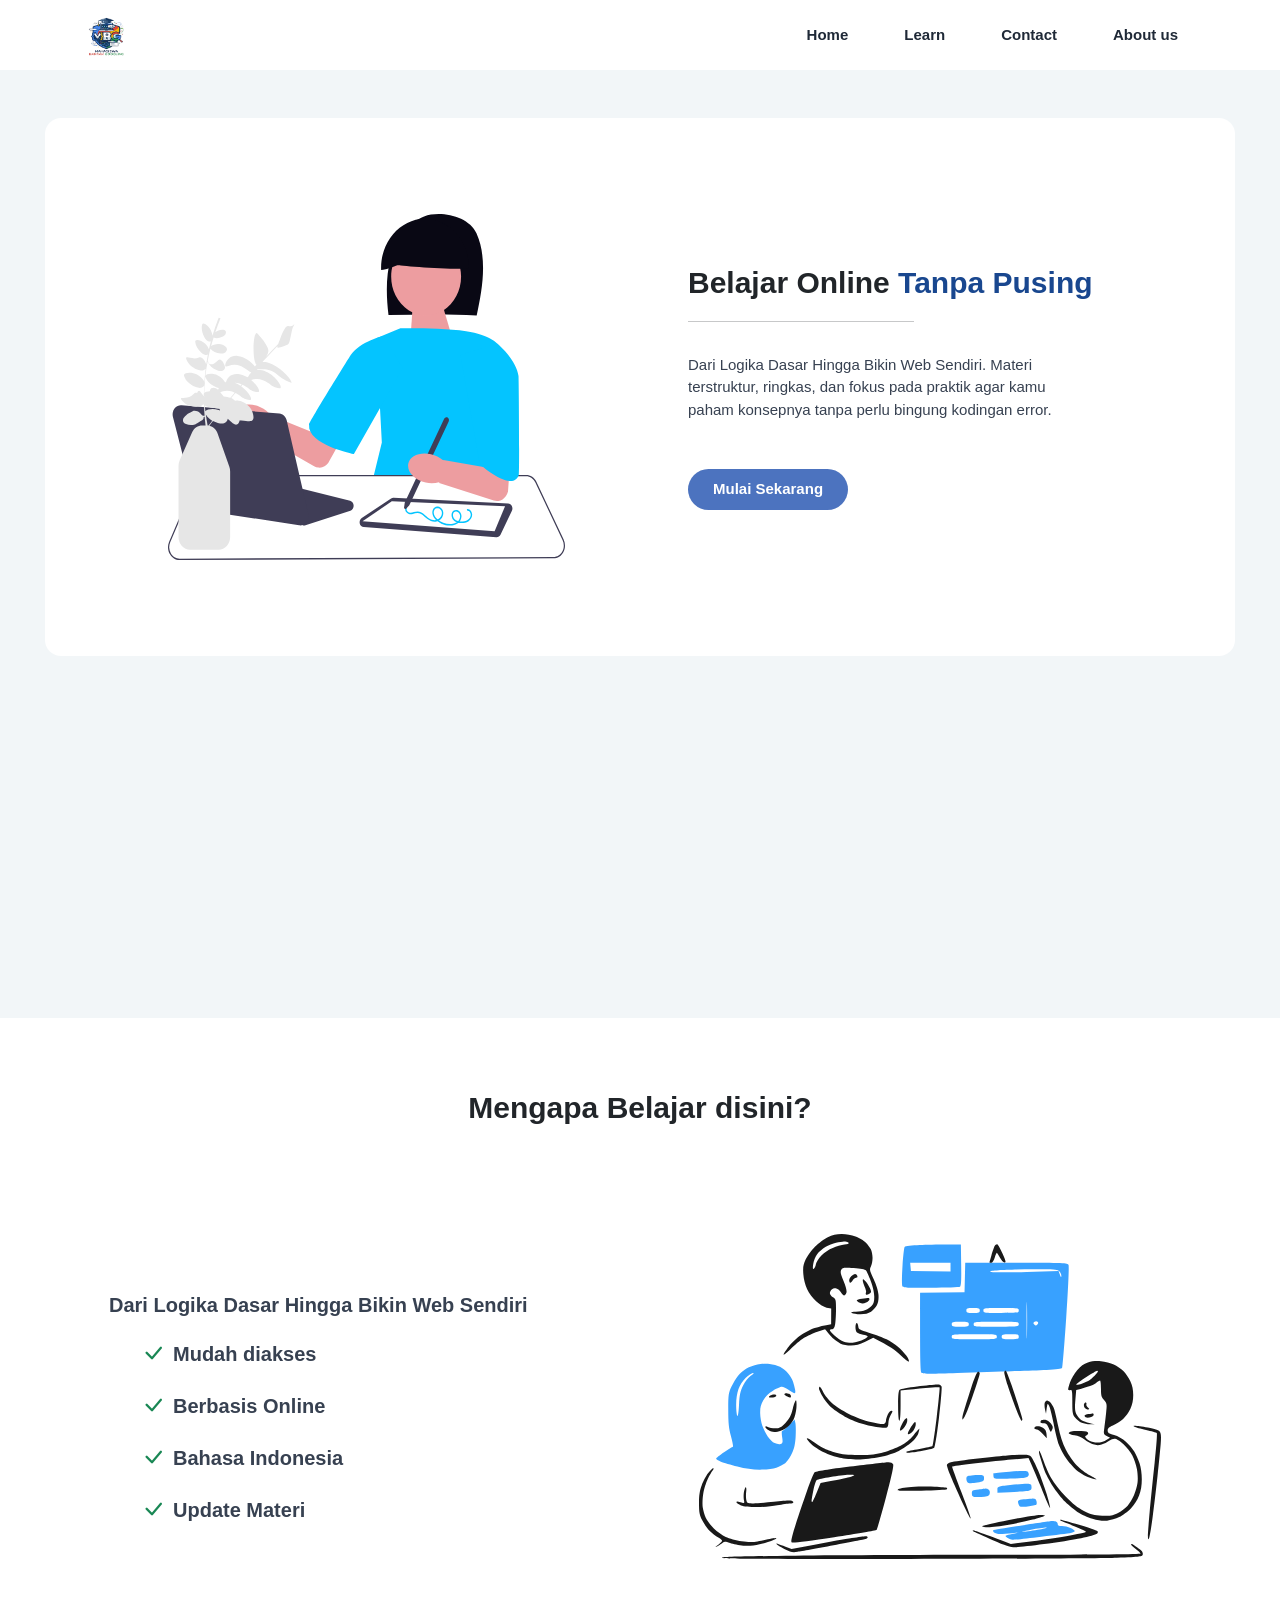
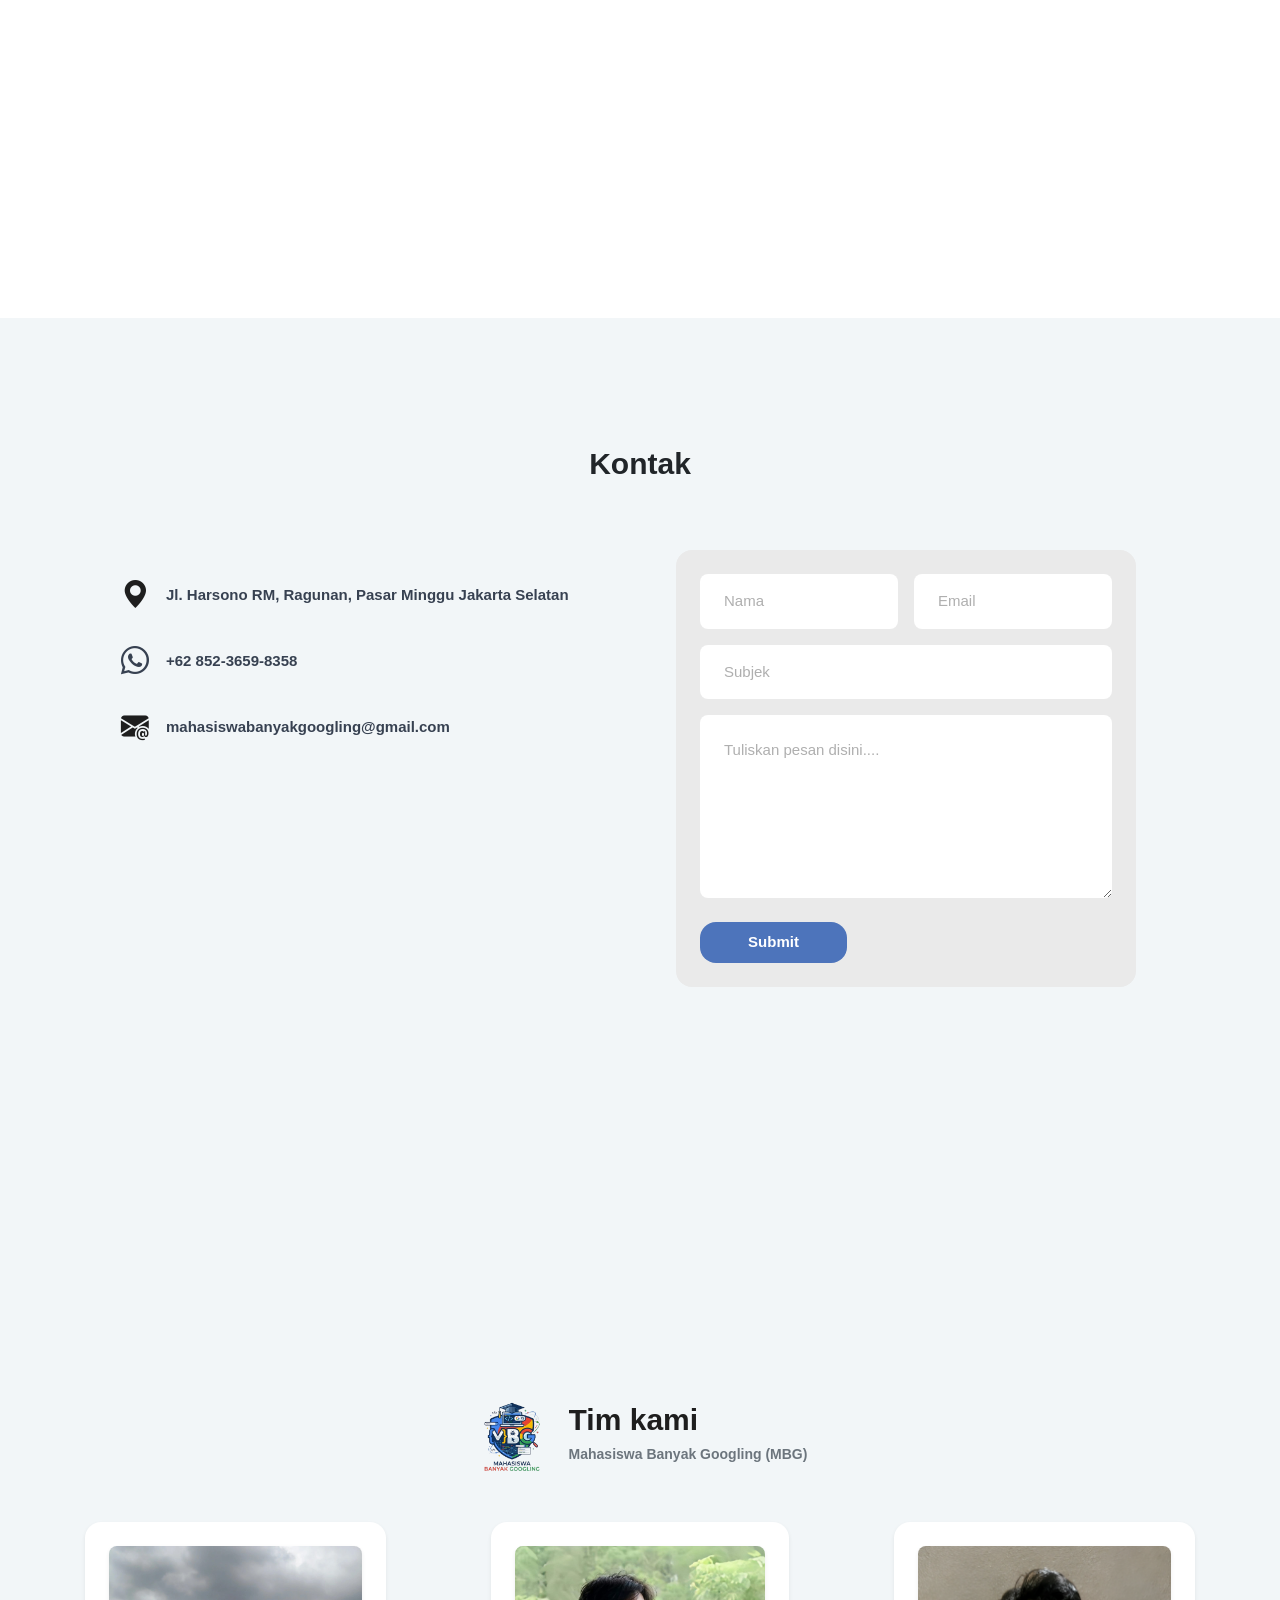
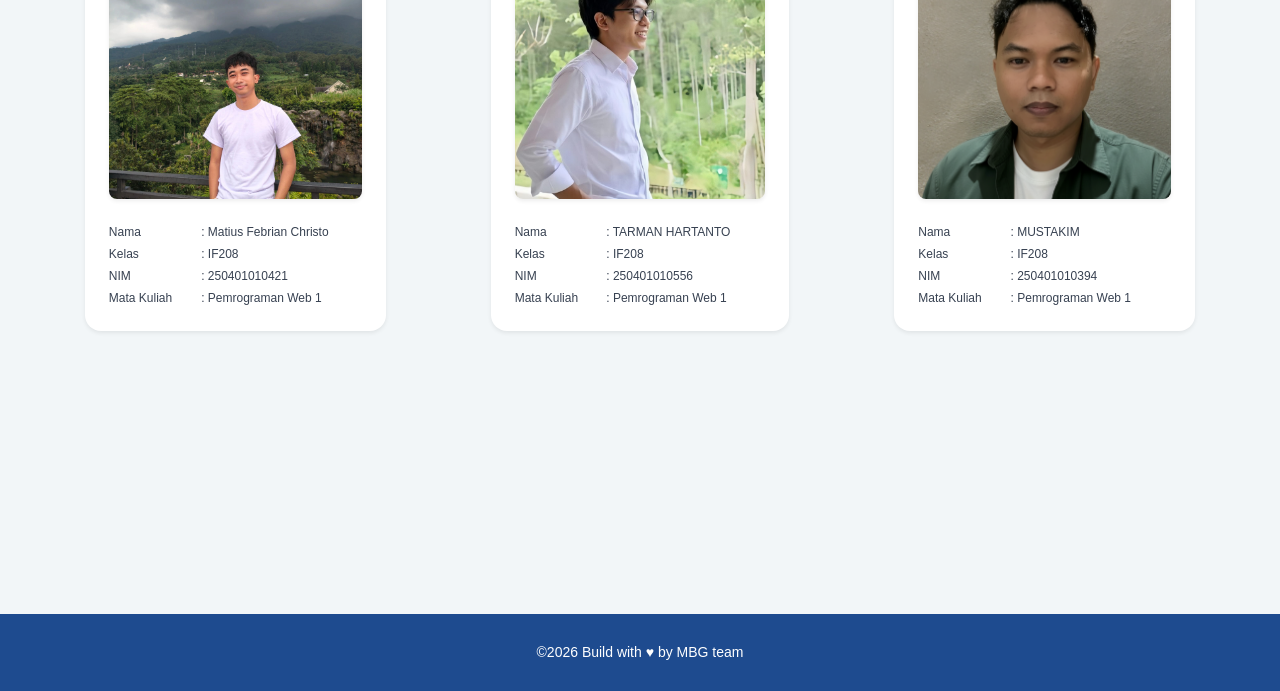
==== commit 74da36a6: "Fix url on logo mbg tim at the bottom" ====
--- a/index.html
+++ b/index.html
@@ -1,320 +1,320 @@
-<!doctype html>
-<html lang="en">
-
-    <head>
-        <meta charset="utf-8">
-        <meta name="viewport" content="width=device-width, initial-scale=1">
-        <title>MBG - Belajar Online Tanpa Pusing!</title>
-        <link href="https://cdn.jsdelivr.net/npm/bootstrap@5.3.8/dist/css/bootstrap.min.css" rel="stylesheet"
-            integrity="sha384-sRIl4kxILFvY47J16cr9ZwB07vP4J8+LH7qKQnuqkuIAvNWLzeN8tE5YBujZqJLB" crossorigin="anonymous">
-        <link rel="stylesheet" href="https://cdn.jsdelivr.net/npm/bootstrap-icons@1.11.3/font/bootstrap-icons.min.css">
-
-        <link rel="stylesheet" href="assets/css/custom.css">
-
-    </head>
-
-    <body>
-
-        <!-- NAVBAR -->
-        <nav class="navbar navbar-expand-lg bg-body-tertiary" style="background-color: white!important;">
-            <div class="container">
-                <a class="navbar-brand" href="#">
-                    <img src="assets/gambar/Logo_MBG.png" alt="Bootstrap" width="50" height="44">
-                </a>
-                <button class="navbar-toggler" type="button" data-bs-toggle="collapse"
-                    data-bs-target="#navbarSupportedContent" aria-controls="navbarSupportedContent" aria-expanded="false"
-                    aria-label="Toggle navigation">
-                    <span class="navbar-toggler-icon"></span>
-                </button>
-                <div class="collapse navbar-collapse" id="navbarSupportedContent">
-                    <ul class="navbar-nav gap-3 ms-auto mb-2 mb-lg-0">
-                        <li class="nav-item">
-                            <a class="nav-link" aria-current="page" href="#home">Home</a>
-                        </li>
-                        <li class="nav-item">
-                            <a class="nav-link" aria-current="page" href="learn.html">Learn</a>
-                        </li>
-                        <li class="nav-item">
-                            <a class="nav-link" aria-current="page" href="#kontak">Contact</a>
-                        </li>
-                        <li class="nav-item">
-                            <a class="nav-link" aria-current="page" href="#about">About us</a>
-                        </li>
-                    </ul>
-                </div>
-            </div>
-        </nav>
-
-
-        <!-- Konten -->
-        <main>
-
-            <!-- HOME -->
-            <div id="home" class="mt-5">
-
-                <!-- card belajar online -->
-                <div class="bg-white mb-5 mb-md-0 d-flex justify-content-center align-items-center h-100 rounded-4 p-md-5">
-                    <div class="row g-0 align-items-center">
-
-                        <!-- Gambar sebelah kiri -->
-                        <div class="col-md-6 text-center p-5">
-                            <img src="assets/gambar/icon-learning.svg" class="img-fluid object-fit-cover"
-                                style="width:397px" alt="Gambar">
-                        </div>
-
-                        <!-- Teks dan tombol sebelah kanan -->
-                        <div class="col-md-6 p-5">
-                            <div class="card-body">
-                                <h2 class="card-title">Belajar Online <span style="color: #19478F;">Tanpa Pusing</span></h2>
-                                <hr class="my-3 opacity-25" style="width: 50%;">
-                                <p class="card-text py-3 text-gray">
-                                    Dari Logika Dasar Hingga Bikin Web Sendiri. Materi terstruktur, ringkas, dan fokus pada
-                                    praktik agar kamu paham konsepnya tanpa perlu bingung kodingan error.
-                                </p>
-
-                                <a href="learn.html"
-                                    class="btn btn-warna text-white rounded-pill px-4 py-2 mt-3 btn-start-now">
-                                    Mulai Sekarang
-                                </a>
-                            </div>
-                        </div>
-
-                    </div>
-                </div>
-            </div>
-
-            <!-- KENAPA BELAJAR DISINI -->
-            <div id="reason">
-                <div class="pt-5 py-5">
-                    <div class="row g-0 align-items-center py-4">
-                        <div class="col-md-12 text-center mb-5">
-                            <h3>Mengapa Belajar disini?</h3>
-                        </div>
-
-                        <!-- text -->
-                        <div class="d-flex align-items-center mt-5 px-md-5 flex-md-row flex-column">
-                            <div class="mt-4 col-md-6 col-sm-12 content">
-                                <div class="align-items-left">
-                                    <p class="fw-semibold mb-3">
-                                        Dari Logika Dasar Hingga Bikin Web Sendiri
-                                    </p>
-
-                                    <ul class="text-left mb-0 fw-semibold">
-                                        <li class="d-flex align-items-center mb-3">
-                                            <i class="bi bi-check-lg text-success fs-4 me-2"></i>
-                                            <span>Mudah diakses</span>
-                                        </li>
-
-                                        <li class="d-flex align-items-center mb-3">
-                                            <i class="bi bi-check-lg text-success fs-4 me-2"></i>
-                                            <span>Berbasis Online</span>
-                                        </li>
-
-                                        <li class="d-flex align-items-center mb-3">
-                                            <i class="bi bi-check-lg text-success fs-4 me-2"></i>
-                                            <span>Bahasa Indonesia</span>
-                                        </li>
-
-                                        <li class="d-flex align-items-center">
-                                            <i class="bi bi-check-lg text-success fs-4 me-2"></i>
-                                            <span>Update Materi</span>
-                                        </li>
-                                    </ul>
-                                </div>
-                            </div>
-
-
-                            <!-- gambar icon -->
-                            <div class="text-center col-md-6 mt-5 mt-md-0">
-                                <img src="assets/gambar/teamwork.svg" class="img-fluid object-fit-cover"
-                                    style="width:462px;" alt="Gambar">
-                            </div>
-                        </div>
-
-                    </div>
-                </div>
-            </div>
-
-            <!-- KONTAK -->
-            <div class="kontak px-md-5 mx-sm-4" id="kontak">
-                <div class="kontak-title mt-5 py-4 px-md-5">
-                    <h3 class="mb-5 mt-5 pt-2">Kontak</h3>
-                    <div class="row mt-5">
-                        <div class="col-md-6 mb-5 mb-md-0">
-                            <div class="d-flex flex-column gap-4 fw-semibold text-gray text-small">
-                                <!-- Alamat -->
-                                <div class="d-flex align-items-center mt-5">
-                                    <i class="bi bi-geo-alt-fill fs-3 text-dark me-3" style="width: 30px;"></i>
-                                    <span>Jl. Harsono RM, Ragunan, Pasar Minggu Jakarta Selatan</span>
-                                </div>
-
-                                <!-- Telepon / WhatsApp -->
-                                <div class="d-flex align-items-center">
-                                    <i class="bi bi-whatsapp fs-3 text-gray me-3" style="width: 30px;"></i>
-                                    <span>+62 852-3659-8358</span>
-                                </div>
-
-                                <!-- Email -->
-                                <div class="d-flex align-items-center">
-                                    <i class="bi bi-envelope-at-fill fs-3 text-dark me-3" style="width: 30px;"></i>
-                                    <span>mahasiswabanyakgoogling@gmail.com</span>
-                                </div>
-                            </div>
-
-                        </div>
-                        <div class="col-md-6 col-sm-12">
-                            <div class="p-md-4 rounded-4">
-                                <form class="form-contact p-4 rounded-4">
-                                    <!-- Baris Nama dan Email -->
-                                    <div class="row g-3 mb-3">
-                                        <div class="col-md-6">
-                                            <input type="text"
-                                                class="form-control border-0 py-3 px-4 rounded-3 text-secondary"
-                                                placeholder="Nama">
-                                        </div>
-                                        <div class="col-md-6">
-                                            <input type="email"
-                                                class="form-control border-0 py-3 px-4 rounded-3 text-secondary"
-                                                placeholder="Email">
-                                        </div>
-                                    </div>
-
-                                    <!-- Baris Subjek -->
-                                    <div class="mb-3">
-                                        <input type="text" class="form-control border-0 py-3 px-4 rounded-3 text-secondary"
-                                            placeholder="Subjek">
-                                    </div>
-
-                                    <!-- Baris Pesan -->
-                                    <div class="mb-4">
-                                        <textarea class="form-control border-0 p-4 rounded-3 text-secondary" rows="6"
-                                            placeholder="Tuliskan pesan disini...."></textarea>
-                                    </div>
-
-                                    <!-- Tombol Submit -->
-                                    <div>
-                                        <button type="submit"
-                                            class="btn btn-submit d-flex justify-content-center text-white rounded-4 px-4 py-2">Submit</button>
-                                    </div>
-                                </form>
-                            </div>
-                        </div>
-                    </div>
-                </div>
-            </div>
-
-
-            <!-- Tim Kami -->
-            <div class="about" id="about">
-                <div class="d-flex align-items-center justify-content-center mb-5 mt-5 title-team">
-                    <img src="assets/gambar/logo_mbg.png" alt="Logo MBG" class="me-3" style="width: 80px;">
-                    <div>
-                        <h2 class="fw-bold mb-0 text-extra-bold">Tim kami</h2>
-                        <small class="text-secondary fw-semibold">Mahasiswa Banyak Googling (MBG)</small>
-                    </div>
-                </div>
-
-                <!-- Row Kartu Anggota Tim -->
-                <div class="row g-4 justify-content-center anggota-tim">
-
-                    <!-- Card 1 -->
-                    <div class="col-lg-4 col-md-6 px-2 d-flex justify-content-center">
-                        <div class="card border-0 shadow-sm rounded-4 p-4 bg-white">
-                            <!-- Placeholder Foto -->
-                            <img src="assets/foto/febri.jpeg" class="img-fluid rounded-3 shadow-sm" alt="Foto tim Febri">
-                            <!-- Detail Informasi -->
-                            <div class="fw-medium pt-4 text-gray identitas align-items-left">
-                                <div class="row mb-1">
-                                    <div class="col-4 text-nowrap">Nama</div>
-                                    <div class="col-8">: Matius Febrian Christo</div>
-                                </div>
-                                <div class="row mb-1">
-                                    <div class="col-4 text-nowrap">Kelas</div>
-                                    <div class="col-8">: IF208</div>
-                                </div>
-                                <div class="row mb-1">
-                                    <div class="col-4 text-nowrap">NIM</div>
-                                    <div class="col-8">: 250401010421</div>
-                                </div>
-                                <div class="row">
-                                    <div class="col-4 text-nowrap">Mata Kuliah</div>
-                                    <div class="col-8">: Pemrograman Web 1</div>
-                                </div>
-                            </div>
-                        </div>
-                    </div>
-
-                    <!-- Card 2 -->
-                    <div class="col-lg-4 col-md-6 px-2 d-flex justify-content-center">
-                        <div class="card border-0 shadow-sm rounded-4 p-4 bg-white ">
-                            <!-- Placeholder Foto -->
-                            <img src="assets/foto/tarman.jpeg" class="img-fluid rounded-3 shadow-sm" alt="Foto tim Tarman">
-                            <!-- Detail Informasi -->
-                            <div class=" fw-medium pt-4 text-gray identitas align-items-left">
-                                <div class="row mb-1">
-                                    <div class="col-4 text-nowrap">Nama</div>
-                                    <div class="col-8">: TARMAN HARTANTO</div>
-                                </div>
-                                <div class="row mb-1">
-                                    <div class="col-4 text-nowrap">Kelas</div>
-                                    <div class="col-8">: IF208</div>
-                                </div>
-                                <div class="row mb-1">
-                                    <div class="col-4 text-nowrap">NIM</div>
-                                    <div class="col-8">: 250401010556</div>
-                                </div>
-                                <div class="row">
-                                    <div class="col-4 text-nowrap">Mata Kuliah</div>
-                                    <div class="col-8">: Pemrograman Web 1</div>
-                                </div>
-                            </div>
-                        </div>
-                    </div>
-
-                    <!-- Card 3 -->
-                    <div class="col-lg-4 col-md-6 px-2 d-flex justify-content-center">
-                        <div class="card border-0 shadow-sm rounded-4 p-4 bg-white">
-                            <!-- Placeholder Foto -->
-                            <img src="assets/foto/Mustakim.png" class="img-fluid rounded-3 shadow-sm"
-                                alt="Foto tim Mustakim">
-                            <!-- Detail Informasi -->
-                            <div class="fw-medium pt-4 text-gray identitas align-items-left">
-                                <div class="row mb-1">
-                                    <div class="col-4 text-nowrap">Nama</div>
-                                    <div class="col-8">: MUSTAKIM</div>
-                                </div>
-                                <div class="row mb-1">
-                                    <div class="col-4 text-nowrap">Kelas</div>
-                                    <div class="col-8">: IF208</div>
-                                </div>
-                                <div class="row mb-1">
-                                    <div class="col-4 text-nowrap">NIM</div>
-                                    <div class="col-8">: 250401010394</div>
-                                </div>
-                                <div class="row">
-                                    <div class="col-4 text-nowrap">Mata Kuliah</div>
-                                    <div class="col-8">: Pemrograman Web 1</div>
-                                </div>
-                            </div>
-                        </div>
-                    </div>
-
-                </div>
-            </div>
-
-
-        </main>
-        <!-- end konten -->
-
-        <!-- bagian footer -->
-        <footer class="text-white mt-5 mt-lg-0 footer-bg text-center py-3 align-items-center d-flex justify-content-center">
-            <p class="mb-0 small">©2026 Build with ♥ by MBG team</p>
-        </footer>
-
-
-        <script src="https://cdn.jsdelivr.net/npm/bootstrap@5.3.8/dist/js/bootstrap.bundle.min.js"
-            integrity="sha384-FKyoEForCGlyvwx9Hj09JcYn3nv7wiPVlz7YYwJrWVcXK/BmnVDxM+D2scQbITxI"
-            crossorigin="anonymous"></script>
-    </body>
-
+<!doctype html>
+<html lang="en">
+
+    <head>
+        <meta charset="utf-8">
+        <meta name="viewport" content="width=device-width, initial-scale=1">
+        <title>MBG - Belajar Online Tanpa Pusing!</title>
+        <link href="https://cdn.jsdelivr.net/npm/bootstrap@5.3.8/dist/css/bootstrap.min.css" rel="stylesheet"
+            integrity="sha384-sRIl4kxILFvY47J16cr9ZwB07vP4J8+LH7qKQnuqkuIAvNWLzeN8tE5YBujZqJLB" crossorigin="anonymous">
+        <link rel="stylesheet" href="https://cdn.jsdelivr.net/npm/bootstrap-icons@1.11.3/font/bootstrap-icons.min.css">
+
+        <link rel="stylesheet" href="assets/css/custom.css">
+
+    </head>
+
+    <body>
+
+        <!-- NAVBAR -->
+        <nav class="navbar navbar-expand-lg bg-body-tertiary" style="background-color: white!important;">
+            <div class="container">
+                <a class="navbar-brand" href="#">
+                    <img src="assets/gambar/Logo_MBG.png" alt="Bootstrap" width="50" height="44">
+                </a>
+                <button class="navbar-toggler" type="button" data-bs-toggle="collapse"
+                    data-bs-target="#navbarSupportedContent" aria-controls="navbarSupportedContent" aria-expanded="false"
+                    aria-label="Toggle navigation">
+                    <span class="navbar-toggler-icon"></span>
+                </button>
+                <div class="collapse navbar-collapse" id="navbarSupportedContent">
+                    <ul class="navbar-nav gap-3 ms-auto mb-2 mb-lg-0">
+                        <li class="nav-item">
+                            <a class="nav-link" aria-current="page" href="#home">Home</a>
+                        </li>
+                        <li class="nav-item">
+                            <a class="nav-link" aria-current="page" href="learn.html">Learn</a>
+                        </li>
+                        <li class="nav-item">
+                            <a class="nav-link" aria-current="page" href="#kontak">Contact</a>
+                        </li>
+                        <li class="nav-item">
+                            <a class="nav-link" aria-current="page" href="#about">About us</a>
+                        </li>
+                    </ul>
+                </div>
+            </div>
+        </nav>
+
+
+        <!-- Konten -->
+        <main>
+
+            <!-- HOME -->
+            <div id="home" class="mt-5">
+
+                <!-- card belajar online -->
+                <div class="bg-white mb-5 mb-md-0 d-flex justify-content-center align-items-center h-100 rounded-4 p-md-5">
+                    <div class="row g-0 align-items-center">
+
+                        <!-- Gambar sebelah kiri -->
+                        <div class="col-md-6 text-center p-5">
+                            <img src="assets/gambar/icon-learning.svg" class="img-fluid object-fit-cover"
+                                style="width:397px" alt="Gambar">
+                        </div>
+
+                        <!-- Teks dan tombol sebelah kanan -->
+                        <div class="col-md-6 p-5">
+                            <div class="card-body">
+                                <h2 class="card-title">Belajar Online <span style="color: #19478F;">Tanpa Pusing</span></h2>
+                                <hr class="my-3 opacity-25" style="width: 50%;">
+                                <p class="card-text py-3 text-gray">
+                                    Dari Logika Dasar Hingga Bikin Web Sendiri. Materi terstruktur, ringkas, dan fokus pada
+                                    praktik agar kamu paham konsepnya tanpa perlu bingung kodingan error.
+                                </p>
+
+                                <a href="learn.html"
+                                    class="btn btn-warna text-white rounded-pill px-4 py-2 mt-3 btn-start-now">
+                                    Mulai Sekarang
+                                </a>
+                            </div>
+                        </div>
+
+                    </div>
+                </div>
+            </div>
+
+            <!-- KENAPA BELAJAR DISINI -->
+            <div id="reason">
+                <div class="pt-5 py-5">
+                    <div class="row g-0 align-items-center py-4">
+                        <div class="col-md-12 text-center mb-5">
+                            <h3>Mengapa Belajar disini?</h3>
+                        </div>
+
+                        <!-- text -->
+                        <div class="d-flex align-items-center mt-5 px-md-5 flex-md-row flex-column">
+                            <div class="mt-4 col-md-6 col-sm-12 content">
+                                <div class="align-items-left">
+                                    <p class="fw-semibold mb-3">
+                                        Dari Logika Dasar Hingga Bikin Web Sendiri
+                                    </p>
+
+                                    <ul class="text-left mb-0 fw-semibold">
+                                        <li class="d-flex align-items-center mb-3">
+                                            <i class="bi bi-check-lg text-success fs-4 me-2"></i>
+                                            <span>Mudah diakses</span>
+                                        </li>
+
+                                        <li class="d-flex align-items-center mb-3">
+                                            <i class="bi bi-check-lg text-success fs-4 me-2"></i>
+                                            <span>Berbasis Online</span>
+                                        </li>
+
+                                        <li class="d-flex align-items-center mb-3">
+                                            <i class="bi bi-check-lg text-success fs-4 me-2"></i>
+                                            <span>Bahasa Indonesia</span>
+                                        </li>
+
+                                        <li class="d-flex align-items-center">
+                                            <i class="bi bi-check-lg text-success fs-4 me-2"></i>
+                                            <span>Update Materi</span>
+                                        </li>
+                                    </ul>
+                                </div>
+                            </div>
+
+
+                            <!-- gambar icon -->
+                            <div class="text-center col-md-6 mt-5 mt-md-0">
+                                <img src="assets/gambar/teamwork.svg" class="img-fluid object-fit-cover"
+                                    style="width:462px;" alt="Gambar">
+                            </div>
+                        </div>
+
+                    </div>
+                </div>
+            </div>
+
+            <!-- KONTAK -->
+            <div class="kontak px-md-5 mx-sm-4" id="kontak">
+                <div class="kontak-title mt-5 py-4 px-md-5">
+                    <h3 class="mb-5 mt-5 pt-2">Kontak</h3>
+                    <div class="row mt-5">
+                        <div class="col-md-6 mb-5 mb-md-0">
+                            <div class="d-flex flex-column gap-4 fw-semibold text-gray text-small">
+                                <!-- Alamat -->
+                                <div class="d-flex align-items-center mt-5">
+                                    <i class="bi bi-geo-alt-fill fs-3 text-dark me-3" style="width: 30px;"></i>
+                                    <span>Jl. Harsono RM, Ragunan, Pasar Minggu Jakarta Selatan</span>
+                                </div>
+
+                                <!-- Telepon / WhatsApp -->
+                                <div class="d-flex align-items-center">
+                                    <i class="bi bi-whatsapp fs-3 text-gray me-3" style="width: 30px;"></i>
+                                    <span>+62 852-3659-8358</span>
+                                </div>
+
+                                <!-- Email -->
+                                <div class="d-flex align-items-center">
+                                    <i class="bi bi-envelope-at-fill fs-3 text-dark me-3" style="width: 30px;"></i>
+                                    <span>mahasiswabanyakgoogling@gmail.com</span>
+                                </div>
+                            </div>
+
+                        </div>
+                        <div class="col-md-6 col-sm-12">
+                            <div class="p-md-4 rounded-4">
+                                <form class="form-contact p-4 rounded-4">
+                                    <!-- Baris Nama dan Email -->
+                                    <div class="row g-3 mb-3">
+                                        <div class="col-md-6">
+                                            <input type="text"
+                                                class="form-control border-0 py-3 px-4 rounded-3 text-secondary"
+                                                placeholder="Nama">
+                                        </div>
+                                        <div class="col-md-6">
+                                            <input type="email"
+                                                class="form-control border-0 py-3 px-4 rounded-3 text-secondary"
+                                                placeholder="Email">
+                                        </div>
+                                    </div>
+
+                                    <!-- Baris Subjek -->
+                                    <div class="mb-3">
+                                        <input type="text" class="form-control border-0 py-3 px-4 rounded-3 text-secondary"
+                                            placeholder="Subjek">
+                                    </div>
+
+                                    <!-- Baris Pesan -->
+                                    <div class="mb-4">
+                                        <textarea class="form-control border-0 p-4 rounded-3 text-secondary" rows="6"
+                                            placeholder="Tuliskan pesan disini...."></textarea>
+                                    </div>
+
+                                    <!-- Tombol Submit -->
+                                    <div>
+                                        <button type="submit"
+                                            class="btn btn-submit d-flex justify-content-center text-white rounded-4 px-4 py-2">Submit</button>
+                                    </div>
+                                </form>
+                            </div>
+                        </div>
+                    </div>
+                </div>
+            </div>
+
+
+            <!-- Tim Kami -->
+            <div class="about" id="about">
+                <div class="d-flex align-items-center justify-content-center mb-5 mt-5 title-team">
+                    <img src="assets/gambar/Logo_MBG.png" alt="Logo MBG" class="me-3" style="width: 80px;">
+                    <div>
+                        <h2 class="fw-bold mb-0 text-extra-bold">Tim kami</h2>
+                        <small class="text-secondary fw-semibold">Mahasiswa Banyak Googling (MBG)</small>
+                    </div>
+                </div>
+
+                <!-- Row Kartu Anggota Tim -->
+                <div class="row g-4 justify-content-center anggota-tim">
+
+                    <!-- Card 1 -->
+                    <div class="col-lg-4 col-md-6 px-2 d-flex justify-content-center">
+                        <div class="card border-0 shadow-sm rounded-4 p-4 bg-white">
+                            <!-- Placeholder Foto -->
+                            <img src="assets/foto/febri.jpeg" class="img-fluid rounded-3 shadow-sm" alt="Foto tim Febri">
+                            <!-- Detail Informasi -->
+                            <div class="fw-medium pt-4 text-gray identitas align-items-left">
+                                <div class="row mb-1">
+                                    <div class="col-4 text-nowrap">Nama</div>
+                                    <div class="col-8">: Matius Febrian Christo</div>
+                                </div>
+                                <div class="row mb-1">
+                                    <div class="col-4 text-nowrap">Kelas</div>
+                                    <div class="col-8">: IF208</div>
+                                </div>
+                                <div class="row mb-1">
+                                    <div class="col-4 text-nowrap">NIM</div>
+                                    <div class="col-8">: 250401010421</div>
+                                </div>
+                                <div class="row">
+                                    <div class="col-4 text-nowrap">Mata Kuliah</div>
+                                    <div class="col-8">: Pemrograman Web 1</div>
+                                </div>
+                            </div>
+                        </div>
+                    </div>
+
+                    <!-- Card 2 -->
+                    <div class="col-lg-4 col-md-6 px-2 d-flex justify-content-center">
+                        <div class="card border-0 shadow-sm rounded-4 p-4 bg-white ">
+                            <!-- Placeholder Foto -->
+                            <img src="assets/foto/tarman.jpeg" class="img-fluid rounded-3 shadow-sm" alt="Foto tim Tarman">
+                            <!-- Detail Informasi -->
+                            <div class=" fw-medium pt-4 text-gray identitas align-items-left">
+                                <div class="row mb-1">
+                                    <div class="col-4 text-nowrap">Nama</div>
+                                    <div class="col-8">: TARMAN HARTANTO</div>
+                                </div>
+                                <div class="row mb-1">
+                                    <div class="col-4 text-nowrap">Kelas</div>
+                                    <div class="col-8">: IF208</div>
+                                </div>
+                                <div class="row mb-1">
+                                    <div class="col-4 text-nowrap">NIM</div>
+                                    <div class="col-8">: 250401010556</div>
+                                </div>
+                                <div class="row">
+                                    <div class="col-4 text-nowrap">Mata Kuliah</div>
+                                    <div class="col-8">: Pemrograman Web 1</div>
+                                </div>
+                            </div>
+                        </div>
+                    </div>
+
+                    <!-- Card 3 -->
+                    <div class="col-lg-4 col-md-6 px-2 d-flex justify-content-center">
+                        <div class="card border-0 shadow-sm rounded-4 p-4 bg-white">
+                            <!-- Placeholder Foto -->
+                            <img src="assets/foto/Mustakim.png" class="img-fluid rounded-3 shadow-sm"
+                                alt="Foto tim Mustakim">
+                            <!-- Detail Informasi -->
+                            <div class="fw-medium pt-4 text-gray identitas align-items-left">
+                                <div class="row mb-1">
+                                    <div class="col-4 text-nowrap">Nama</div>
+                                    <div class="col-8">: MUSTAKIM</div>
+                                </div>
+                                <div class="row mb-1">
+                                    <div class="col-4 text-nowrap">Kelas</div>
+                                    <div class="col-8">: IF208</div>
+                                </div>
+                                <div class="row mb-1">
+                                    <div class="col-4 text-nowrap">NIM</div>
+                                    <div class="col-8">: 250401010394</div>
+                                </div>
+                                <div class="row">
+                                    <div class="col-4 text-nowrap">Mata Kuliah</div>
+                                    <div class="col-8">: Pemrograman Web 1</div>
+                                </div>
+                            </div>
+                        </div>
+                    </div>
+
+                </div>
+            </div>
+
+
+        </main>
+        <!-- end konten -->
+
+        <!-- bagian footer -->
+        <footer class="text-white mt-5 mt-lg-0 footer-bg text-center py-3 align-items-center d-flex justify-content-center">
+            <p class="mb-0 small">©2026 Build with ♥ by MBG team</p>
+        </footer>
+
+
+        <script src="https://cdn.jsdelivr.net/npm/bootstrap@5.3.8/dist/js/bootstrap.bundle.min.js"
+            integrity="sha384-FKyoEForCGlyvwx9Hj09JcYn3nv7wiPVlz7YYwJrWVcXK/BmnVDxM+D2scQbITxI"
+            crossorigin="anonymous"></script>
+    </body>
+
 </html>
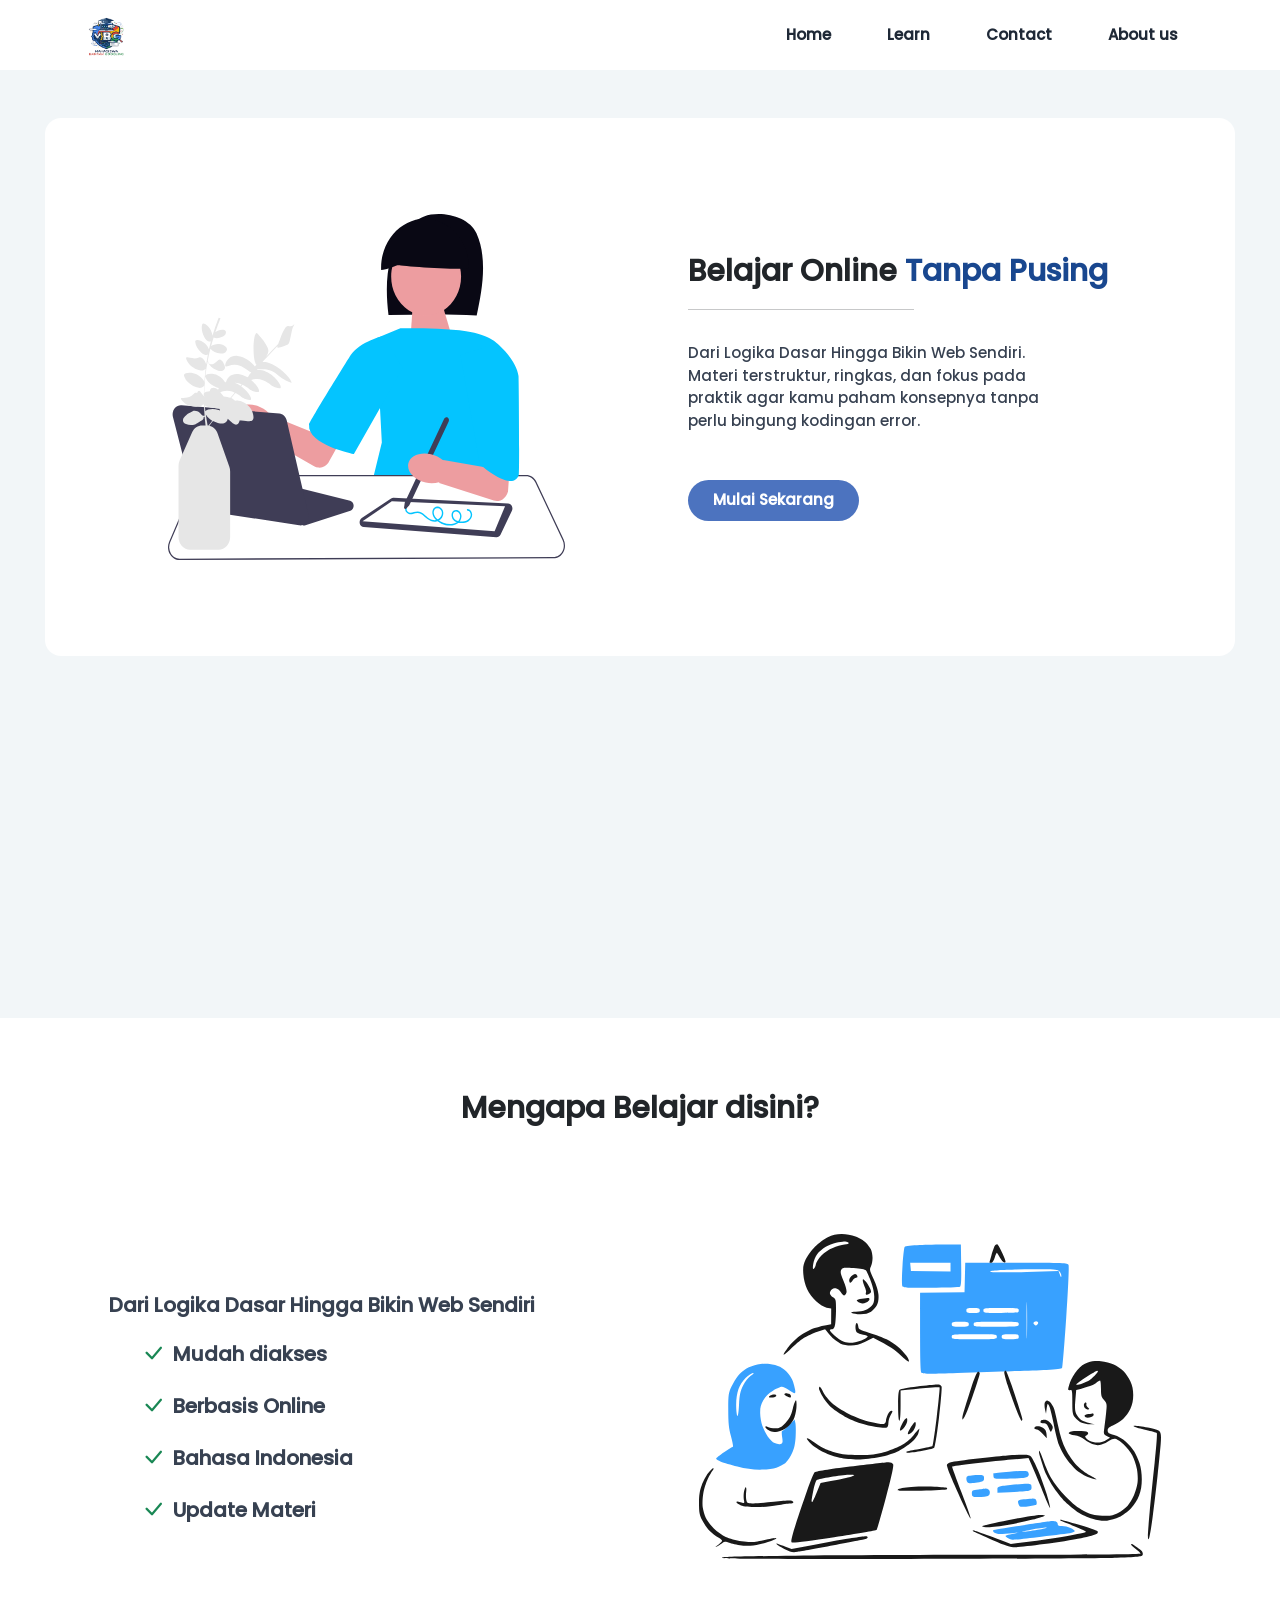
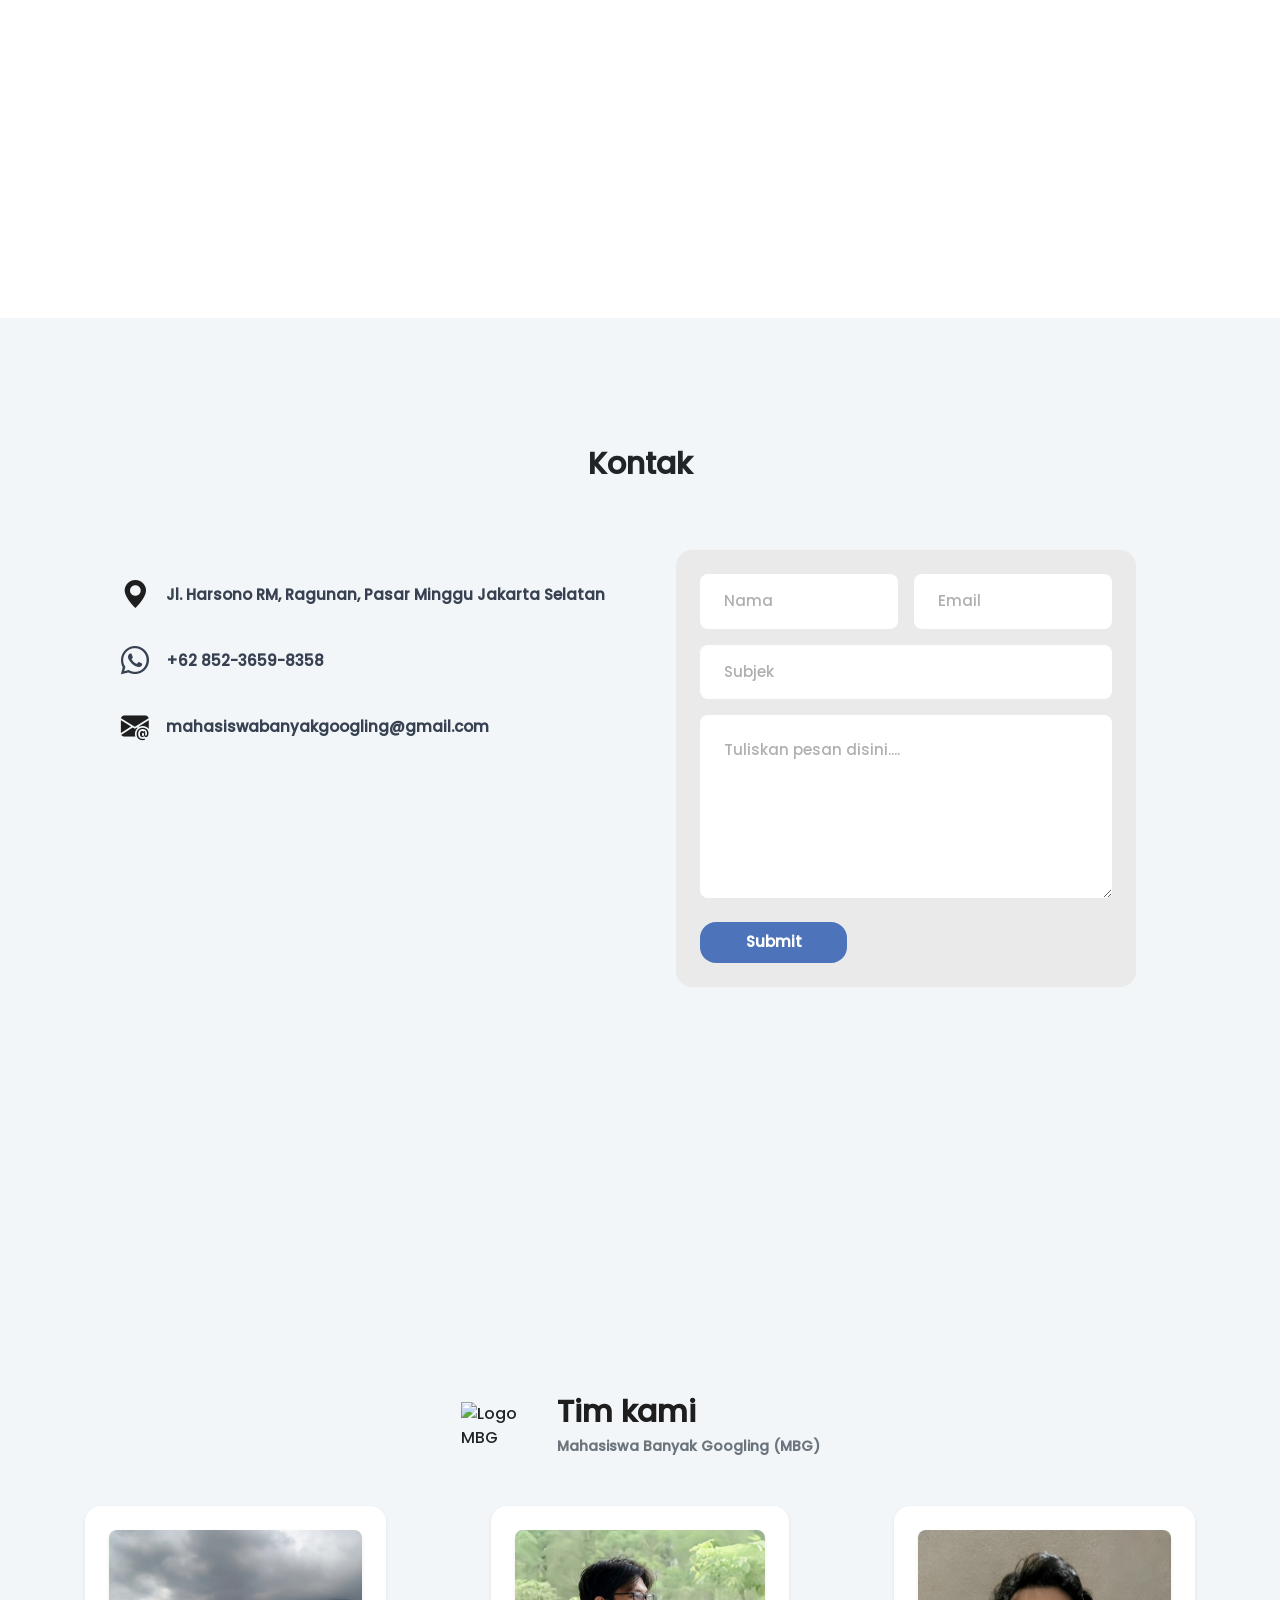
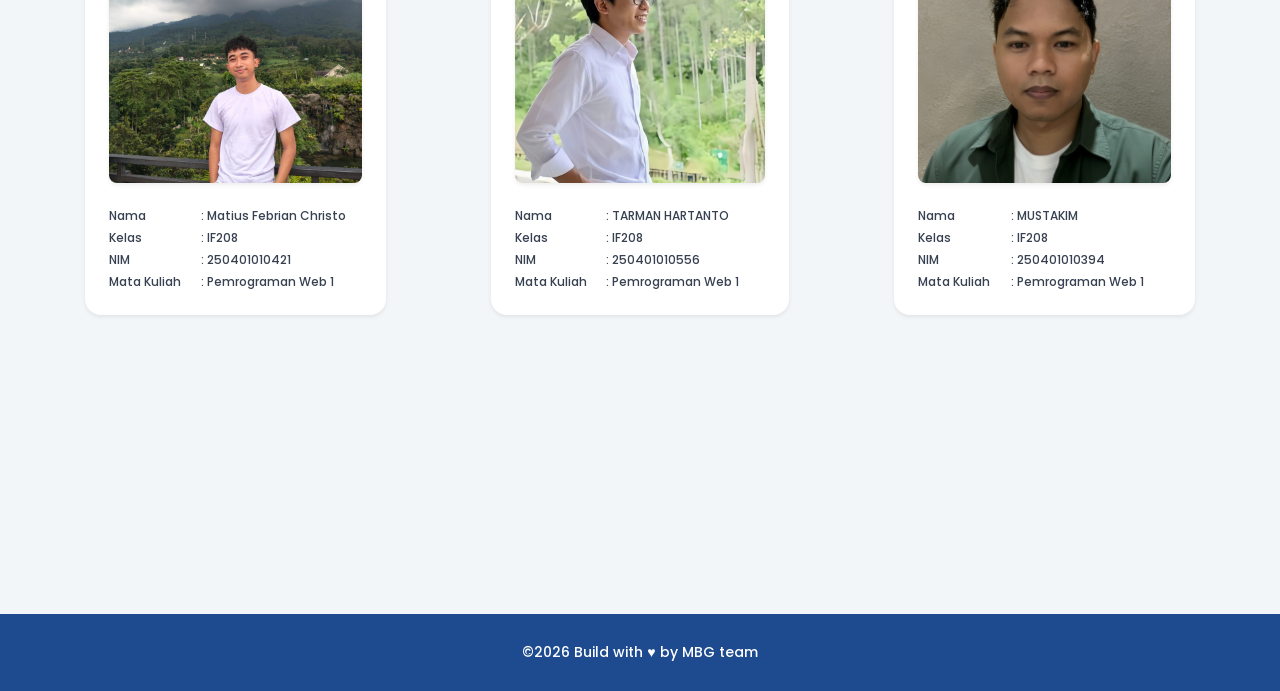
==== commit ff0d2575: "Add Javascript" ====
--- a/index.html
+++ b/index.html
@@ -1,320 +1,348 @@
-<!doctype html>
-<html lang="en">
-
-    <head>
-        <meta charset="utf-8">
-        <meta name="viewport" content="width=device-width, initial-scale=1">
-        <title>MBG - Belajar Online Tanpa Pusing!</title>
-        <link href="https://cdn.jsdelivr.net/npm/bootstrap@5.3.8/dist/css/bootstrap.min.css" rel="stylesheet"
-            integrity="sha384-sRIl4kxILFvY47J16cr9ZwB07vP4J8+LH7qKQnuqkuIAvNWLzeN8tE5YBujZqJLB" crossorigin="anonymous">
-        <link rel="stylesheet" href="https://cdn.jsdelivr.net/npm/bootstrap-icons@1.11.3/font/bootstrap-icons.min.css">
-
-        <link rel="stylesheet" href="assets/css/custom.css">
-
-    </head>
-
-    <body>
-
-        <!-- NAVBAR -->
-        <nav class="navbar navbar-expand-lg bg-body-tertiary" style="background-color: white!important;">
-            <div class="container">
-                <a class="navbar-brand" href="#">
-                    <img src="assets/gambar/Logo_MBG.png" alt="Bootstrap" width="50" height="44">
-                </a>
-                <button class="navbar-toggler" type="button" data-bs-toggle="collapse"
-                    data-bs-target="#navbarSupportedContent" aria-controls="navbarSupportedContent" aria-expanded="false"
-                    aria-label="Toggle navigation">
-                    <span class="navbar-toggler-icon"></span>
-                </button>
-                <div class="collapse navbar-collapse" id="navbarSupportedContent">
-                    <ul class="navbar-nav gap-3 ms-auto mb-2 mb-lg-0">
-                        <li class="nav-item">
-                            <a class="nav-link" aria-current="page" href="#home">Home</a>
-                        </li>
-                        <li class="nav-item">
-                            <a class="nav-link" aria-current="page" href="learn.html">Learn</a>
-                        </li>
-                        <li class="nav-item">
-                            <a class="nav-link" aria-current="page" href="#kontak">Contact</a>
-                        </li>
-                        <li class="nav-item">
-                            <a class="nav-link" aria-current="page" href="#about">About us</a>
-                        </li>
-                    </ul>
-                </div>
-            </div>
-        </nav>
-
-
-        <!-- Konten -->
-        <main>
-
-            <!-- HOME -->
-            <div id="home" class="mt-5">
-
-                <!-- card belajar online -->
-                <div class="bg-white mb-5 mb-md-0 d-flex justify-content-center align-items-center h-100 rounded-4 p-md-5">
-                    <div class="row g-0 align-items-center">
-
-                        <!-- Gambar sebelah kiri -->
-                        <div class="col-md-6 text-center p-5">
-                            <img src="assets/gambar/icon-learning.svg" class="img-fluid object-fit-cover"
-                                style="width:397px" alt="Gambar">
-                        </div>
-
-                        <!-- Teks dan tombol sebelah kanan -->
-                        <div class="col-md-6 p-5">
-                            <div class="card-body">
-                                <h2 class="card-title">Belajar Online <span style="color: #19478F;">Tanpa Pusing</span></h2>
-                                <hr class="my-3 opacity-25" style="width: 50%;">
-                                <p class="card-text py-3 text-gray">
-                                    Dari Logika Dasar Hingga Bikin Web Sendiri. Materi terstruktur, ringkas, dan fokus pada
-                                    praktik agar kamu paham konsepnya tanpa perlu bingung kodingan error.
-                                </p>
-
-                                <a href="learn.html"
-                                    class="btn btn-warna text-white rounded-pill px-4 py-2 mt-3 btn-start-now">
-                                    Mulai Sekarang
-                                </a>
-                            </div>
-                        </div>
-
-                    </div>
-                </div>
-            </div>
-
-            <!-- KENAPA BELAJAR DISINI -->
-            <div id="reason">
-                <div class="pt-5 py-5">
-                    <div class="row g-0 align-items-center py-4">
-                        <div class="col-md-12 text-center mb-5">
-                            <h3>Mengapa Belajar disini?</h3>
-                        </div>
-
-                        <!-- text -->
-                        <div class="d-flex align-items-center mt-5 px-md-5 flex-md-row flex-column">
-                            <div class="mt-4 col-md-6 col-sm-12 content">
-                                <div class="align-items-left">
-                                    <p class="fw-semibold mb-3">
-                                        Dari Logika Dasar Hingga Bikin Web Sendiri
-                                    </p>
-
-                                    <ul class="text-left mb-0 fw-semibold">
-                                        <li class="d-flex align-items-center mb-3">
-                                            <i class="bi bi-check-lg text-success fs-4 me-2"></i>
-                                            <span>Mudah diakses</span>
-                                        </li>
-
-                                        <li class="d-flex align-items-center mb-3">
-                                            <i class="bi bi-check-lg text-success fs-4 me-2"></i>
-                                            <span>Berbasis Online</span>
-                                        </li>
-
-                                        <li class="d-flex align-items-center mb-3">
-                                            <i class="bi bi-check-lg text-success fs-4 me-2"></i>
-                                            <span>Bahasa Indonesia</span>
-                                        </li>
-
-                                        <li class="d-flex align-items-center">
-                                            <i class="bi bi-check-lg text-success fs-4 me-2"></i>
-                                            <span>Update Materi</span>
-                                        </li>
-                                    </ul>
-                                </div>
-                            </div>
-
-
-                            <!-- gambar icon -->
-                            <div class="text-center col-md-6 mt-5 mt-md-0">
-                                <img src="assets/gambar/teamwork.svg" class="img-fluid object-fit-cover"
-                                    style="width:462px;" alt="Gambar">
-                            </div>
-                        </div>
-
-                    </div>
-                </div>
-            </div>
-
-            <!-- KONTAK -->
-            <div class="kontak px-md-5 mx-sm-4" id="kontak">
-                <div class="kontak-title mt-5 py-4 px-md-5">
-                    <h3 class="mb-5 mt-5 pt-2">Kontak</h3>
-                    <div class="row mt-5">
-                        <div class="col-md-6 mb-5 mb-md-0">
-                            <div class="d-flex flex-column gap-4 fw-semibold text-gray text-small">
-                                <!-- Alamat -->
-                                <div class="d-flex align-items-center mt-5">
-                                    <i class="bi bi-geo-alt-fill fs-3 text-dark me-3" style="width: 30px;"></i>
-                                    <span>Jl. Harsono RM, Ragunan, Pasar Minggu Jakarta Selatan</span>
-                                </div>
-
-                                <!-- Telepon / WhatsApp -->
-                                <div class="d-flex align-items-center">
-                                    <i class="bi bi-whatsapp fs-3 text-gray me-3" style="width: 30px;"></i>
-                                    <span>+62 852-3659-8358</span>
-                                </div>
-
-                                <!-- Email -->
-                                <div class="d-flex align-items-center">
-                                    <i class="bi bi-envelope-at-fill fs-3 text-dark me-3" style="width: 30px;"></i>
-                                    <span>mahasiswabanyakgoogling@gmail.com</span>
-                                </div>
-                            </div>
-
-                        </div>
-                        <div class="col-md-6 col-sm-12">
-                            <div class="p-md-4 rounded-4">
-                                <form class="form-contact p-4 rounded-4">
-                                    <!-- Baris Nama dan Email -->
-                                    <div class="row g-3 mb-3">
-                                        <div class="col-md-6">
-                                            <input type="text"
-                                                class="form-control border-0 py-3 px-4 rounded-3 text-secondary"
-                                                placeholder="Nama">
-                                        </div>
-                                        <div class="col-md-6">
-                                            <input type="email"
-                                                class="form-control border-0 py-3 px-4 rounded-3 text-secondary"
-                                                placeholder="Email">
-                                        </div>
-                                    </div>
-
-                                    <!-- Baris Subjek -->
-                                    <div class="mb-3">
-                                        <input type="text" class="form-control border-0 py-3 px-4 rounded-3 text-secondary"
-                                            placeholder="Subjek">
-                                    </div>
-
-                                    <!-- Baris Pesan -->
-                                    <div class="mb-4">
-                                        <textarea class="form-control border-0 p-4 rounded-3 text-secondary" rows="6"
-                                            placeholder="Tuliskan pesan disini...."></textarea>
-                                    </div>
-
-                                    <!-- Tombol Submit -->
-                                    <div>
-                                        <button type="submit"
-                                            class="btn btn-submit d-flex justify-content-center text-white rounded-4 px-4 py-2">Submit</button>
-                                    </div>
-                                </form>
-                            </div>
-                        </div>
-                    </div>
-                </div>
-            </div>
-
-
-            <!-- Tim Kami -->
-            <div class="about" id="about">
-                <div class="d-flex align-items-center justify-content-center mb-5 mt-5 title-team">
-                    <img src="assets/gambar/Logo_MBG.png" alt="Logo MBG" class="me-3" style="width: 80px;">
-                    <div>
-                        <h2 class="fw-bold mb-0 text-extra-bold">Tim kami</h2>
-                        <small class="text-secondary fw-semibold">Mahasiswa Banyak Googling (MBG)</small>
-                    </div>
-                </div>
-
-                <!-- Row Kartu Anggota Tim -->
-                <div class="row g-4 justify-content-center anggota-tim">
-
-                    <!-- Card 1 -->
-                    <div class="col-lg-4 col-md-6 px-2 d-flex justify-content-center">
-                        <div class="card border-0 shadow-sm rounded-4 p-4 bg-white">
-                            <!-- Placeholder Foto -->
-                            <img src="assets/foto/febri.jpeg" class="img-fluid rounded-3 shadow-sm" alt="Foto tim Febri">
-                            <!-- Detail Informasi -->
-                            <div class="fw-medium pt-4 text-gray identitas align-items-left">
-                                <div class="row mb-1">
-                                    <div class="col-4 text-nowrap">Nama</div>
-                                    <div class="col-8">: Matius Febrian Christo</div>
-                                </div>
-                                <div class="row mb-1">
-                                    <div class="col-4 text-nowrap">Kelas</div>
-                                    <div class="col-8">: IF208</div>
-                                </div>
-                                <div class="row mb-1">
-                                    <div class="col-4 text-nowrap">NIM</div>
-                                    <div class="col-8">: 250401010421</div>
-                                </div>
-                                <div class="row">
-                                    <div class="col-4 text-nowrap">Mata Kuliah</div>
-                                    <div class="col-8">: Pemrograman Web 1</div>
-                                </div>
-                            </div>
-                        </div>
-                    </div>
-
-                    <!-- Card 2 -->
-                    <div class="col-lg-4 col-md-6 px-2 d-flex justify-content-center">
-                        <div class="card border-0 shadow-sm rounded-4 p-4 bg-white ">
-                            <!-- Placeholder Foto -->
-                            <img src="assets/foto/tarman.jpeg" class="img-fluid rounded-3 shadow-sm" alt="Foto tim Tarman">
-                            <!-- Detail Informasi -->
-                            <div class=" fw-medium pt-4 text-gray identitas align-items-left">
-                                <div class="row mb-1">
-                                    <div class="col-4 text-nowrap">Nama</div>
-                                    <div class="col-8">: TARMAN HARTANTO</div>
-                                </div>
-                                <div class="row mb-1">
-                                    <div class="col-4 text-nowrap">Kelas</div>
-                                    <div class="col-8">: IF208</div>
-                                </div>
-                                <div class="row mb-1">
-                                    <div class="col-4 text-nowrap">NIM</div>
-                                    <div class="col-8">: 250401010556</div>
-                                </div>
-                                <div class="row">
-                                    <div class="col-4 text-nowrap">Mata Kuliah</div>
-                                    <div class="col-8">: Pemrograman Web 1</div>
-                                </div>
-                            </div>
-                        </div>
-                    </div>
-
-                    <!-- Card 3 -->
-                    <div class="col-lg-4 col-md-6 px-2 d-flex justify-content-center">
-                        <div class="card border-0 shadow-sm rounded-4 p-4 bg-white">
-                            <!-- Placeholder Foto -->
-                            <img src="assets/foto/Mustakim.png" class="img-fluid rounded-3 shadow-sm"
-                                alt="Foto tim Mustakim">
-                            <!-- Detail Informasi -->
-                            <div class="fw-medium pt-4 text-gray identitas align-items-left">
-                                <div class="row mb-1">
-                                    <div class="col-4 text-nowrap">Nama</div>
-                                    <div class="col-8">: MUSTAKIM</div>
-                                </div>
-                                <div class="row mb-1">
-                                    <div class="col-4 text-nowrap">Kelas</div>
-                                    <div class="col-8">: IF208</div>
-                                </div>
-                                <div class="row mb-1">
-                                    <div class="col-4 text-nowrap">NIM</div>
-                                    <div class="col-8">: 250401010394</div>
-                                </div>
-                                <div class="row">
-                                    <div class="col-4 text-nowrap">Mata Kuliah</div>
-                                    <div class="col-8">: Pemrograman Web 1</div>
-                                </div>
-                            </div>
-                        </div>
-                    </div>
-
-                </div>
-            </div>
-
-
-        </main>
-        <!-- end konten -->
-
-        <!-- bagian footer -->
-        <footer class="text-white mt-5 mt-lg-0 footer-bg text-center py-3 align-items-center d-flex justify-content-center">
-            <p class="mb-0 small">©2026 Build with ♥ by MBG team</p>
-        </footer>
-
-
-        <script src="https://cdn.jsdelivr.net/npm/bootstrap@5.3.8/dist/js/bootstrap.bundle.min.js"
-            integrity="sha384-FKyoEForCGlyvwx9Hj09JcYn3nv7wiPVlz7YYwJrWVcXK/BmnVDxM+D2scQbITxI"
-            crossorigin="anonymous"></script>
-    </body>
-
+<!doctype html>
+<html lang="en">
+
+    <head>
+        <meta charset="utf-8">
+        <meta name="viewport" content="width=device-width, initial-scale=1">
+        <title>MBG - Belajar Online Tanpa Pusing!</title>
+        <link href="https://cdn.jsdelivr.net/npm/bootstrap@5.3.8/dist/css/bootstrap.min.css" rel="stylesheet"
+            integrity="sha384-sRIl4kxILFvY47J16cr9ZwB07vP4J8+LH7qKQnuqkuIAvNWLzeN8tE5YBujZqJLB" crossorigin="anonymous">
+        <link rel="stylesheet" href="https://cdn.jsdelivr.net/npm/bootstrap-icons@1.11.3/font/bootstrap-icons.min.css">
+
+        <link rel="stylesheet" href="assets/css/custom.css">
+
+    </head>
+
+    <body>
+        <!-- Modal Submit-->
+        <div class="modal fade" id="exampleModal" tabindex="-1" aria-labelledby="exampleModalLabel" aria-hidden="true">
+        <div class="modal-dialog">
+            <div class="modal-content">
+            <div class="modal-header">
+                <h1 class="modal-title fs-5" id="exampleModalLabel">Perhatian</h1>
+                <button type="button" class="btn-close" data-bs-dismiss="modal" aria-label="Close"></button>
+            </div>
+            <div class="modal-body">
+                <p>Mohon lengkapi form terlebih dahulu.</p>
+            </div>
+            <div class="modal-footer">
+                <button type="button" class="btn btn-secondary" data-bs-dismiss="modal">Close</button>
+            </div>
+            </div>
+        </div>
+        </div>
+
+
+        <!-- NAVBAR -->
+        <nav class="navbar navbar-expand-lg bg-body-tertiary" style="background-color: white!important;">
+            <div class="container">
+                <a class="navbar-brand" href="#">
+                    <img src="assets/gambar/Logo_MBG.png" alt="Bootstrap" width="50" height="44">
+                </a>
+                <button class="navbar-toggler" type="button" data-bs-toggle="collapse"
+                    data-bs-target="#navbarSupportedContent" aria-controls="navbarSupportedContent" aria-expanded="false"
+                    aria-label="Toggle navigation">
+                    <span class="navbar-toggler-icon"></span>
+                </button>
+                <div class="collapse navbar-collapse" id="navbarSupportedContent">
+                    <ul class="navbar-nav gap-3 ms-auto mb-2 mb-lg-0">
+                        <li class="nav-item">
+                            <a class="nav-link" aria-current="page" href="#home">Home</a>
+                        </li>
+                        <li class="nav-item">
+                            <a class="nav-link" aria-current="page" href="learn.html">Learn</a>
+                        </li>
+                        <li class="nav-item">
+                            <a class="nav-link" aria-current="page" href="#kontak">Contact</a>
+                        </li>
+                        <li class="nav-item">
+                            <a class="nav-link" aria-current="page" href="#about">About us</a>
+                        </li>
+                    </ul>
+                </div>
+            </div>
+        </nav>
+
+
+        <!-- Konten -->
+        <main>
+
+            <!-- HOME -->
+            <div id="home" class="mt-5">
+
+                <!-- card belajar online -->
+                <div class="bg-white mb-5 mb-md-0 d-flex justify-content-center align-items-center h-100 rounded-4 p-md-5">
+                    <div class="row g-0 align-items-center">
+
+                        <!-- Gambar sebelah kiri -->
+                        <div class="col-md-6 text-center p-5">
+                            <img src="assets/gambar/icon-learning.svg" class="img-fluid object-fit-cover"
+                                style="width:397px" alt="Gambar">
+                        </div>
+
+                        <!-- Teks dan tombol sebelah kanan -->
+                        <div class="col-md-6 p-5">
+                            <div class="card-body">
+                                <h2 class="card-title">Belajar Online <span style="color: #19478F;">Tanpa Pusing</span></h2>
+                                <hr class="my-3 opacity-25" style="width: 50%;">
+                                <p class="card-text py-3 text-gray">
+                                    Dari Logika Dasar Hingga Bikin Web Sendiri. Materi terstruktur, ringkas, dan fokus pada
+                                    praktik agar kamu paham konsepnya tanpa perlu bingung kodingan error.
+                                </p>
+
+                                <a href="learn.html"
+                                    class="btn btn-warna text-white rounded-pill px-4 py-2 mt-3 btn-start-now">
+                                    Mulai Sekarang
+                                </a>
+                            </div>
+                        </div>
+
+                    </div>
+                </div>
+            </div>
+
+            <!-- KENAPA BELAJAR DISINI -->
+            <div id="reason">
+                <div class="pt-5 py-5">
+                    <div class="row g-0 align-items-center py-4">
+                        <div class="col-md-12 text-center mb-5">
+                            <h3>Mengapa Belajar disini?</h3>
+                        </div>
+
+                        <!-- text -->
+                        <div class="d-flex align-items-center mt-5 px-md-5 flex-md-row flex-column">
+                            <div class="mt-4 col-md-6 col-sm-12 content">
+                                <div class="align-items-left">
+                                    <p class="fw-semibold mb-3">
+                                        Dari Logika Dasar Hingga Bikin Web Sendiri
+                                    </p>
+
+                                    <ul class="text-left mb-0 fw-semibold">
+                                        <li class="d-flex align-items-center mb-3">
+                                            <i class="bi bi-check-lg text-success fs-4 me-2"></i>
+                                            <span>Mudah diakses</span>
+                                        </li>
+
+                                        <li class="d-flex align-items-center mb-3">
+                                            <i class="bi bi-check-lg text-success fs-4 me-2"></i>
+                                            <span>Berbasis Online</span>
+                                        </li>
+
+                                        <li class="d-flex align-items-center mb-3">
+                                            <i class="bi bi-check-lg text-success fs-4 me-2"></i>
+                                            <span>Bahasa Indonesia</span>
+                                        </li>
+
+                                        <li class="d-flex align-items-center">
+                                            <i class="bi bi-check-lg text-success fs-4 me-2"></i>
+                                            <span>Update Materi</span>
+                                        </li>
+                                    </ul>
+                                </div>
+                            </div>
+
+
+                            <!-- gambar icon -->
+                            <div class="text-center col-md-6 mt-5 mt-md-0">
+                                <img src="assets/gambar/teamwork.svg" class="img-fluid object-fit-cover"
+                                    style="width:462px;" alt="Gambar">
+                            </div>
+                        </div>
+
+                    </div>
+                </div>
+            </div>
+
+            <!-- KONTAK -->
+            <div class="kontak px-md-5 mx-sm-4" id="kontak">
+                <div class="kontak-title mt-5 py-4 px-md-5">
+                    <h3 class="mb-5 mt-5 pt-2">Kontak</h3>
+                    <div class="row mt-5">
+                        <div class="col-md-6 mb-5 mb-md-0">
+                            <div class="d-flex flex-column gap-4 fw-semibold text-gray text-small">
+                                <!-- Alamat -->
+                                <div class="d-flex align-items-center mt-5">
+                                    <i class="bi bi-geo-alt-fill fs-3 text-dark me-3" style="width: 30px;"></i>
+                                    <span>Jl. Harsono RM, Ragunan, Pasar Minggu Jakarta Selatan</span>
+                                </div>
+
+                                <!-- Telepon / WhatsApp -->
+                                <div class="d-flex align-items-center">
+                                    <i class="bi bi-whatsapp fs-3 text-gray me-3" style="width: 30px;"></i>
+                                    <span>+62 852-3659-8358</span>
+                                </div>
+
+                                <!-- Email -->
+                                <div class="d-flex align-items-center">
+                                    <i class="bi bi-envelope-at-fill fs-3 text-dark me-3" style="width: 30px;"></i>
+                                    <span>mahasiswabanyakgoogling@gmail.com</span>
+                                </div>
+                            </div>
+
+                        </div>
+                        <div class="col-md-6 col-sm-12">
+                            <div class="p-md-4 rounded-4">
+                                <form class="form-contact p-4 rounded-4" id="contact_form">
+                                    <!-- Baris Nama dan Email -->
+                                    <div class="row g-3 mb-3">
+                                        <div class="col-md-6">
+                                            <input type="text"
+                                                id="nama"
+                                                name="nama"
+                                                class="form-control border-0 py-3 px-4 rounded-3 text-secondary"
+                                                placeholder="Nama">
+                                        </div>
+                                        <div class="col-md-6">
+                                            <input type="email"
+                                                id="email"
+                                                name="email"
+                                                class="form-control border-0 py-3 px-4 rounded-3 text-secondary"
+                                                placeholder="Email">
+                                        </div>
+                                    </div>
+
+                                    <!-- Baris Subjek -->
+                                    <div class="mb-3">
+                                        <input type="text"
+                                            id="subjek"
+                                            name="subjek"
+                                            class="form-control border-0 py-3 px-4 rounded-3 text-secondary"
+                                            placeholder="Subjek">
+                                    </div>
+
+                                    <!-- Baris Pesan -->
+                                    <div class="mb-4">
+                                        <textarea class="form-control border-0 p-4 rounded-3 text-secondary" rows="6"
+                                            id="pesan"
+                                            name="pesan"
+                                            placeholder="Tuliskan pesan disini...."></textarea>
+                                    </div>
+
+                                    <!-- Tombol Submit -->
+                                    <div>
+                                        <button type="submit"
+                                            class="btn btn-submit d-flex justify-content-center text-white rounded-4 px-4 py-2">Submit</button>
+                                    </div>
+                                </form>
+                            </div>
+                        </div>
+                    </div>
+                </div>
+            </div>
+
+
+            <!-- Tim Kami -->
+            <div class="about" id="about">
+                <div class="d-flex align-items-center justify-content-center mb-5 mt-5 title-team">
+                    <img src="assets/gambar/logo_mbg.png" alt="Logo MBG" class="me-3" style="width: 80px;">
+                    <div>
+                        <h2 class="fw-bold mb-0 text-extra-bold">Tim kami</h2>
+                        <small class="text-secondary fw-semibold">Mahasiswa Banyak Googling (MBG)</small>
+                    </div>
+                </div>
+
+                <!-- Row Kartu Anggota Tim -->
+                <div class="row g-4 justify-content-center anggota-tim">
+
+                    <!-- Card 1 -->
+                    <div class="col-lg-4 col-md-6 px-2 d-flex justify-content-center">
+                        <div class="card border-0 shadow-sm rounded-4 p-4 bg-white">
+                            <!-- Placeholder Foto -->
+                            <img src="assets/foto/febri.jpeg" class="img-fluid rounded-3 shadow-sm" alt="Foto tim Febri">
+                            <!-- Detail Informasi -->
+                            <div class="fw-medium pt-4 text-gray identitas align-items-left">
+                                <div class="row mb-1">
+                                    <div class="col-4 text-nowrap">Nama</div>
+                                    <div class="col-8">: Matius Febrian Christo</div>
+                                </div>
+                                <div class="row mb-1">
+                                    <div class="col-4 text-nowrap">Kelas</div>
+                                    <div class="col-8">: IF208</div>
+                                </div>
+                                <div class="row mb-1">
+                                    <div class="col-4 text-nowrap">NIM</div>
+                                    <div class="col-8">: 250401010421</div>
+                                </div>
+                                <div class="row">
+                                    <div class="col-4 text-nowrap">Mata Kuliah</div>
+                                    <div class="col-8">: Pemrograman Web 1</div>
+                                </div>
+                            </div>
+                        </div>
+                    </div>
+
+                    <!-- Card 2 -->
+                    <div class="col-lg-4 col-md-6 px-2 d-flex justify-content-center">
+                        <div class="card border-0 shadow-sm rounded-4 p-4 bg-white ">
+                            <!-- Placeholder Foto -->
+                            <img src="assets/foto/tarman.jpeg" class="img-fluid rounded-3 shadow-sm" alt="Foto tim Tarman">
+                            <!-- Detail Informasi -->
+                            <div class=" fw-medium pt-4 text-gray identitas align-items-left">
+                                <div class="row mb-1">
+                                    <div class="col-4 text-nowrap">Nama</div>
+                                    <div class="col-8">: TARMAN HARTANTO</div>
+                                </div>
+                                <div class="row mb-1">
+                                    <div class="col-4 text-nowrap">Kelas</div>
+                                    <div class="col-8">: IF208</div>
+                                </div>
+                                <div class="row mb-1">
+                                    <div class="col-4 text-nowrap">NIM</div>
+                                    <div class="col-8">: 250401010556</div>
+                                </div>
+                                <div class="row">
+                                    <div class="col-4 text-nowrap">Mata Kuliah</div>
+                                    <div class="col-8">: Pemrograman Web 1</div>
+                                </div>
+                            </div>
+                        </div>
+                    </div>
+
+                    <!-- Card 3 -->
+                    <div class="col-lg-4 col-md-6 px-2 d-flex justify-content-center">
+                        <div class="card border-0 shadow-sm rounded-4 p-4 bg-white">
+                            <!-- Placeholder Foto -->
+                            <img src="assets/foto/Mustakim.png" class="img-fluid rounded-3 shadow-sm"
+                                alt="Foto tim Mustakim">
+                            <!-- Detail Informasi -->
+                            <div class="fw-medium pt-4 text-gray identitas align-items-left">
+                                <div class="row mb-1">
+                                    <div class="col-4 text-nowrap">Nama</div>
+                                    <div class="col-8">: MUSTAKIM</div>
+                                </div>
+                                <div class="row mb-1">
+                                    <div class="col-4 text-nowrap">Kelas</div>
+                                    <div class="col-8">: IF208</div>
+                                </div>
+                                <div class="row mb-1">
+                                    <div class="col-4 text-nowrap">NIM</div>
+                                    <div class="col-8">: 250401010394</div>
+                                </div>
+                                <div class="row">
+                                    <div class="col-4 text-nowrap">Mata Kuliah</div>
+                                    <div class="col-8">: Pemrograman Web 1</div>
+                                </div>
+                            </div>
+                        </div>
+                    </div>
+
+                </div>
+            </div>
+
+
+        </main>
+        <!-- end konten -->
+
+
+        <footer class="text-white mt-5 mt-lg-0 footer-bg text-center py-3 align-items-center d-flex justify-content-center">
+            <p class="mb-0 small">©2026 Build with ♥ by MBG team</p>
+        </footer>
+
+
+        <script src="https://cdn.jsdelivr.net/npm/bootstrap@5.3.8/dist/js/bootstrap.bundle.min.js"
+            integrity="sha384-FKyoEForCGlyvwx9Hj09JcYn3nv7wiPVlz7YYwJrWVcXK/BmnVDxM+D2scQbITxI"
+            crossorigin="anonymous"></script>
+    </body>
+<!-- IMPORT JS -->
+<script src="assets/js/main.js"></script>
 </html>
--- a/assets/css/custom.css
+++ b/assets/css/custom.css
@@ -8,7 +8,7 @@
 
 /* 1. Definisikan font */
 @font-face {
-    font-family: 'Poppins'; Bebas beri nama
+    font-family: 'Poppins';
     src: url('../../assets/font/Poppins-Medium.ttf');
 }
 
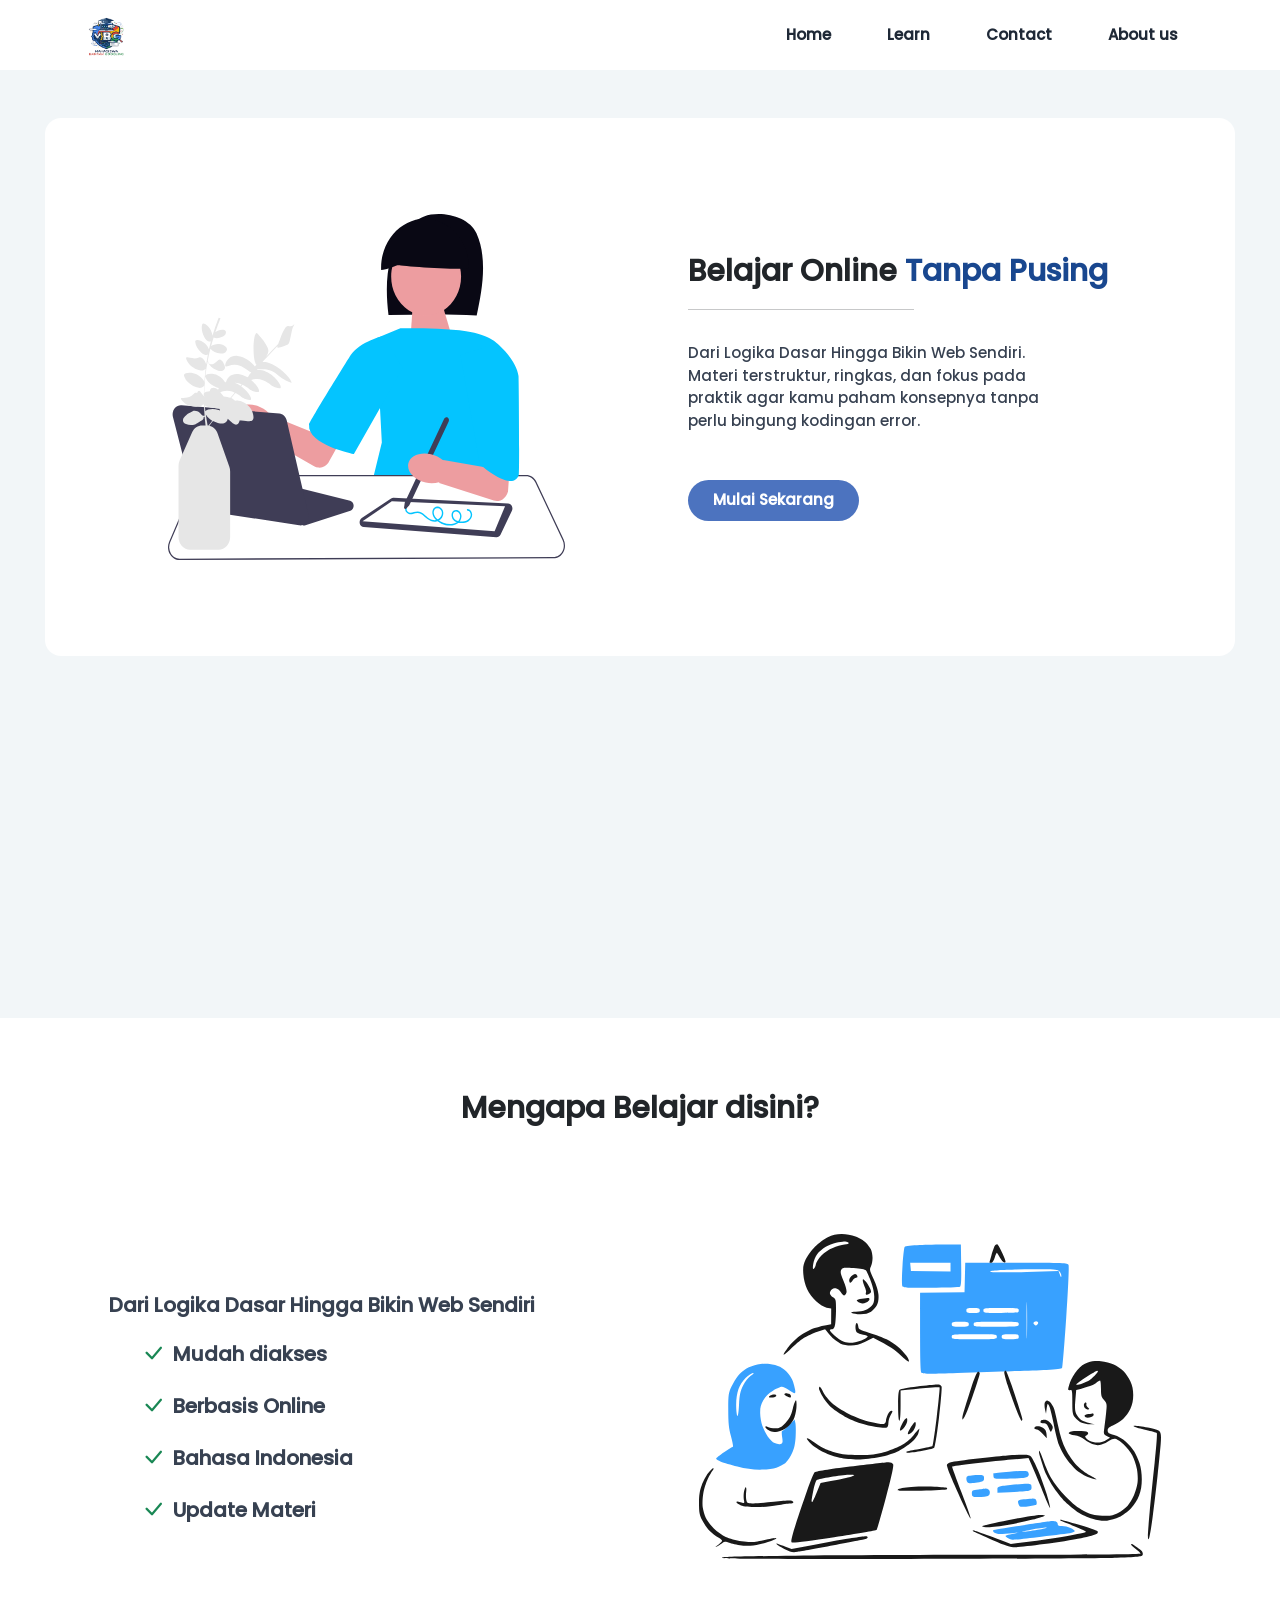
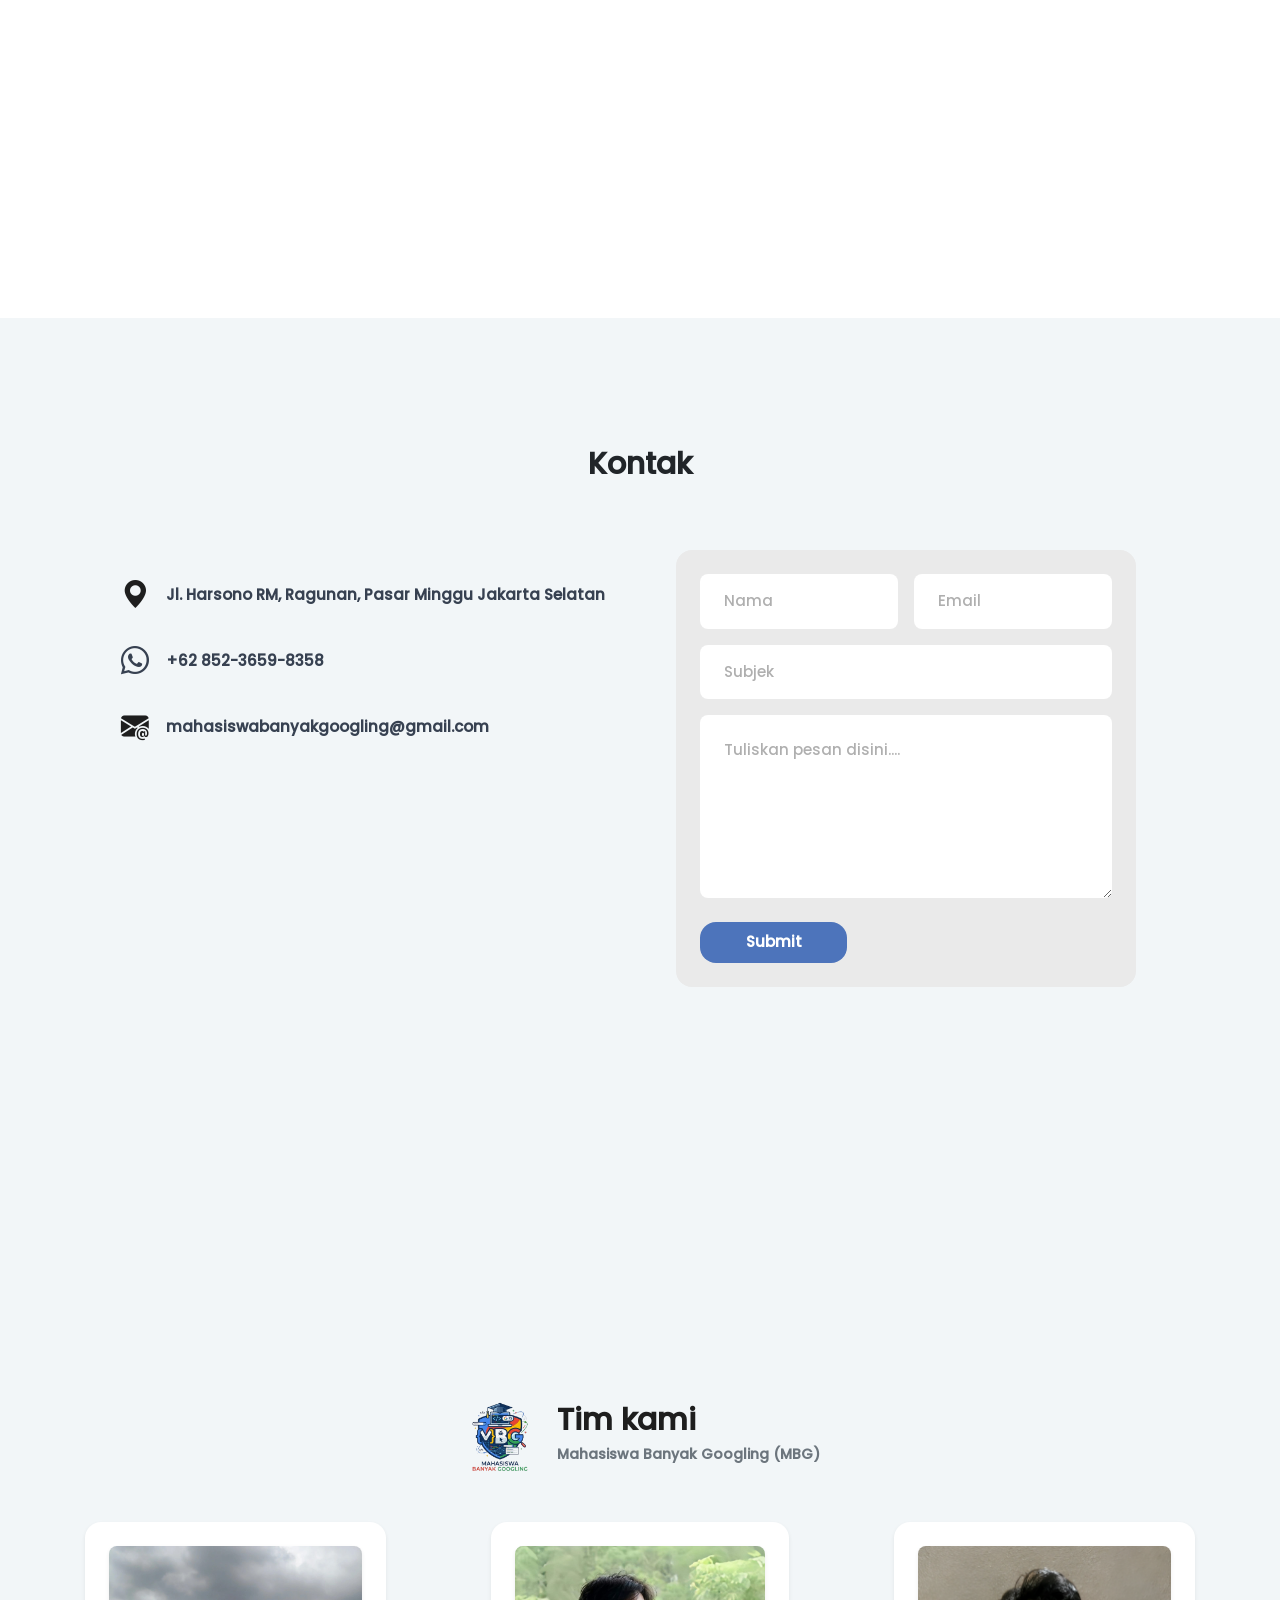
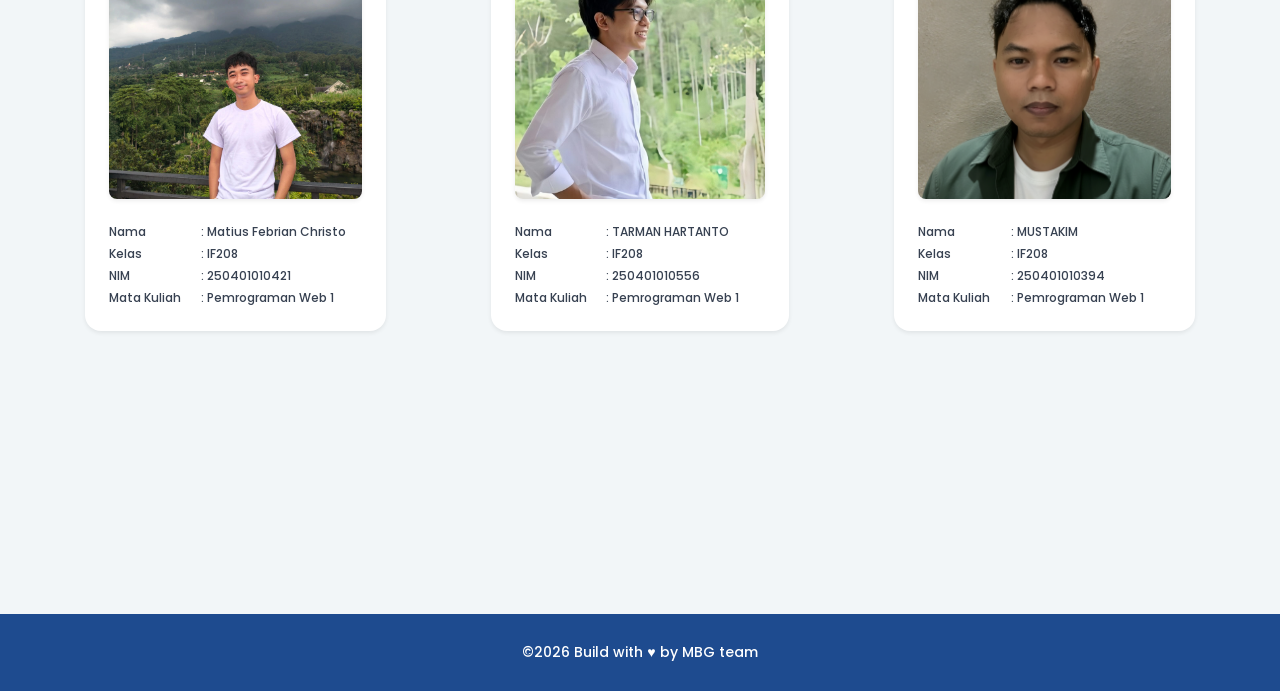
==== commit 22327fb6: "Adding Javascript" ====
--- a/index.html
+++ b/index.html
@@ -234,7 +234,7 @@
             <!-- Tim Kami -->
             <div class="about" id="about">
                 <div class="d-flex align-items-center justify-content-center mb-5 mt-5 title-team">
-                    <img src="assets/gambar/logo_mbg.png" alt="Logo MBG" class="me-3" style="width: 80px;">
+                    <img src="assets/gambar/Logo_MBG.png" alt="Logo MBG" class="me-3" style="width: 80px;">
                     <div>
                         <h2 class="fw-bold mb-0 text-extra-bold">Tim kami</h2>
                         <small class="text-secondary fw-semibold">Mahasiswa Banyak Googling (MBG)</small>
